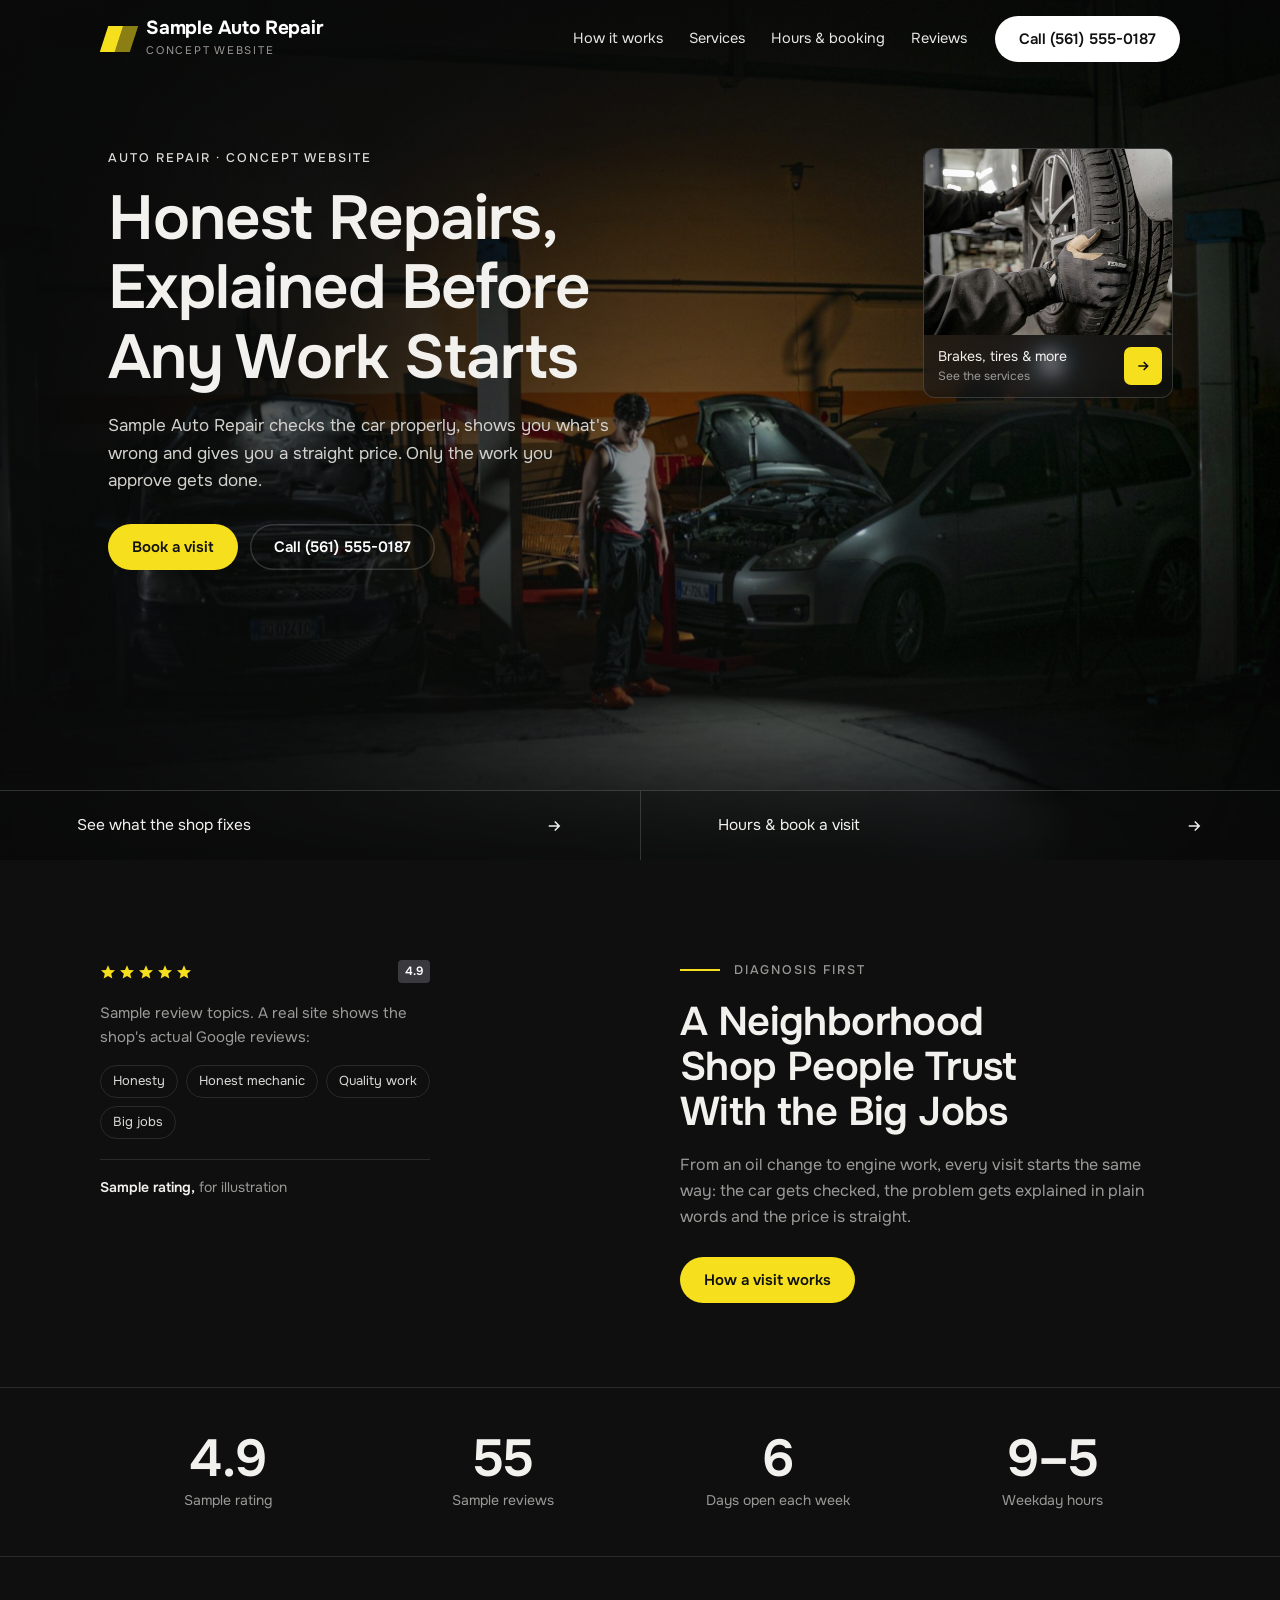
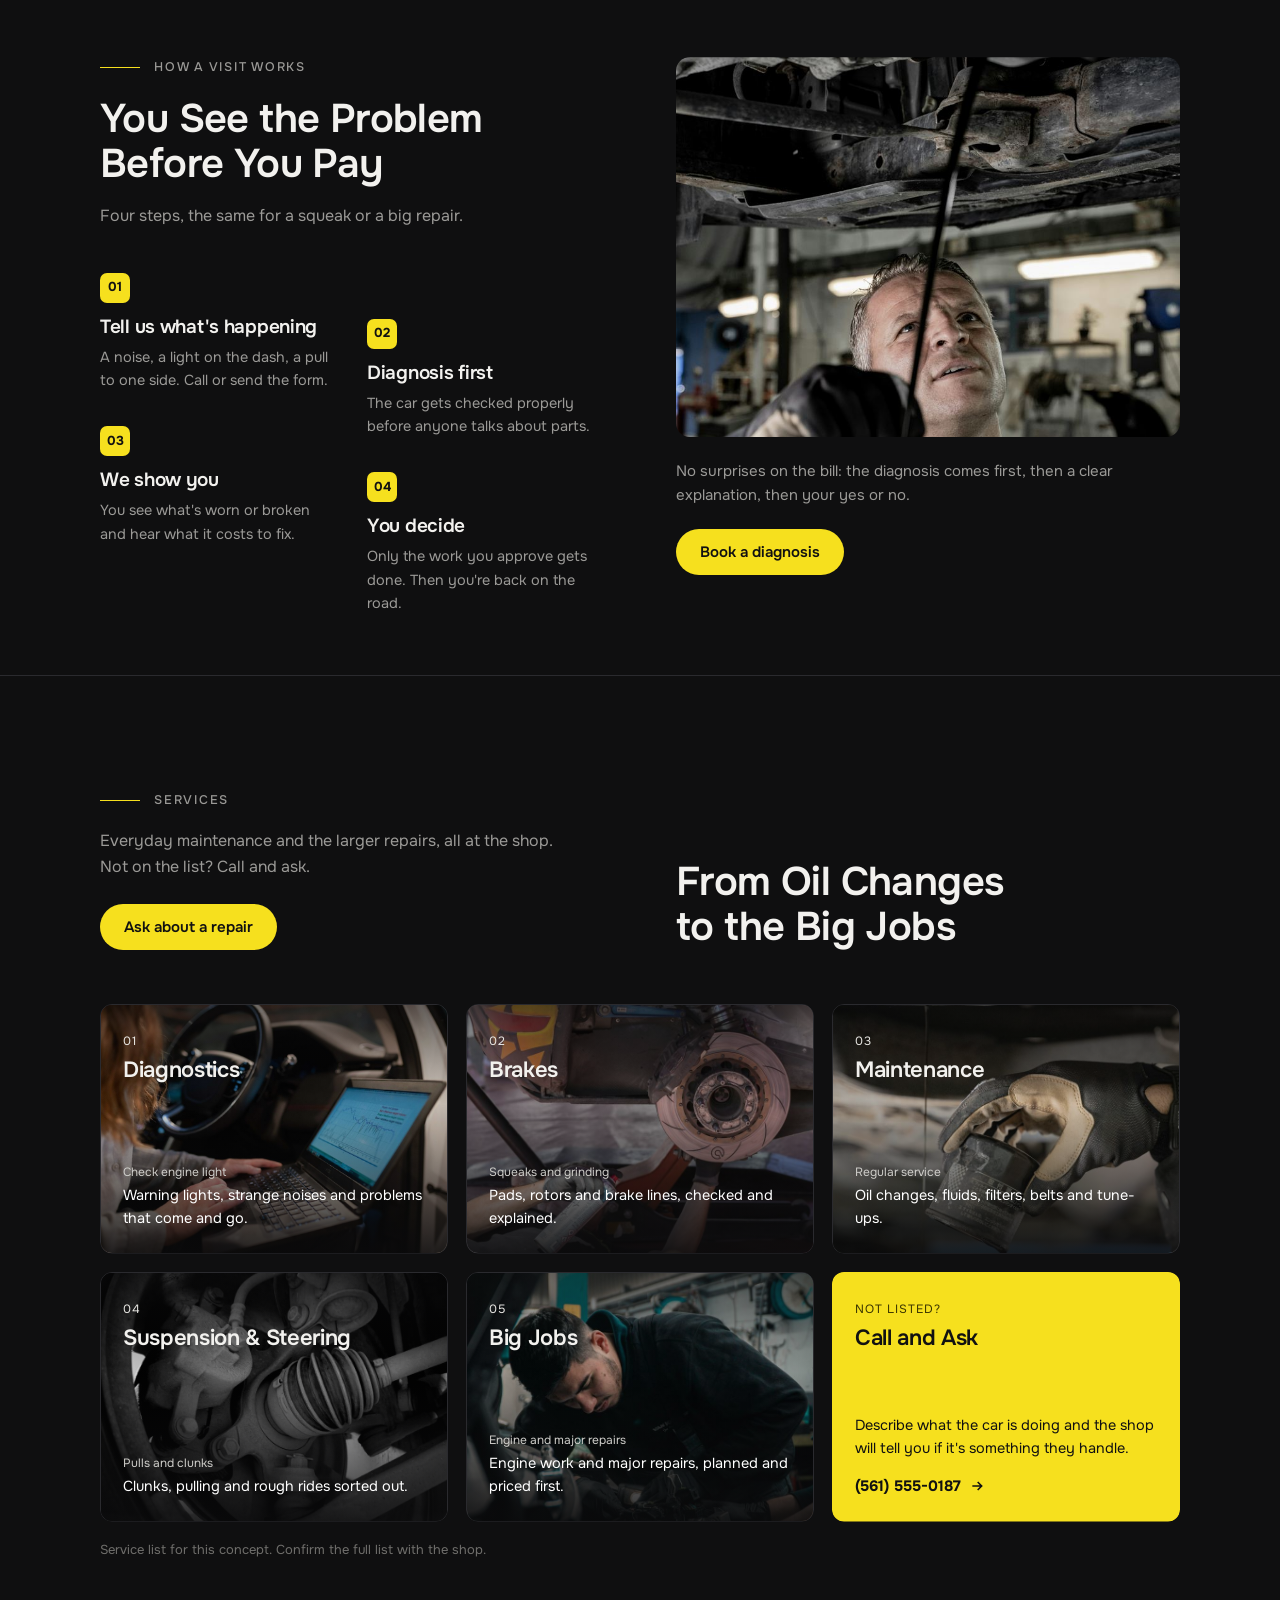
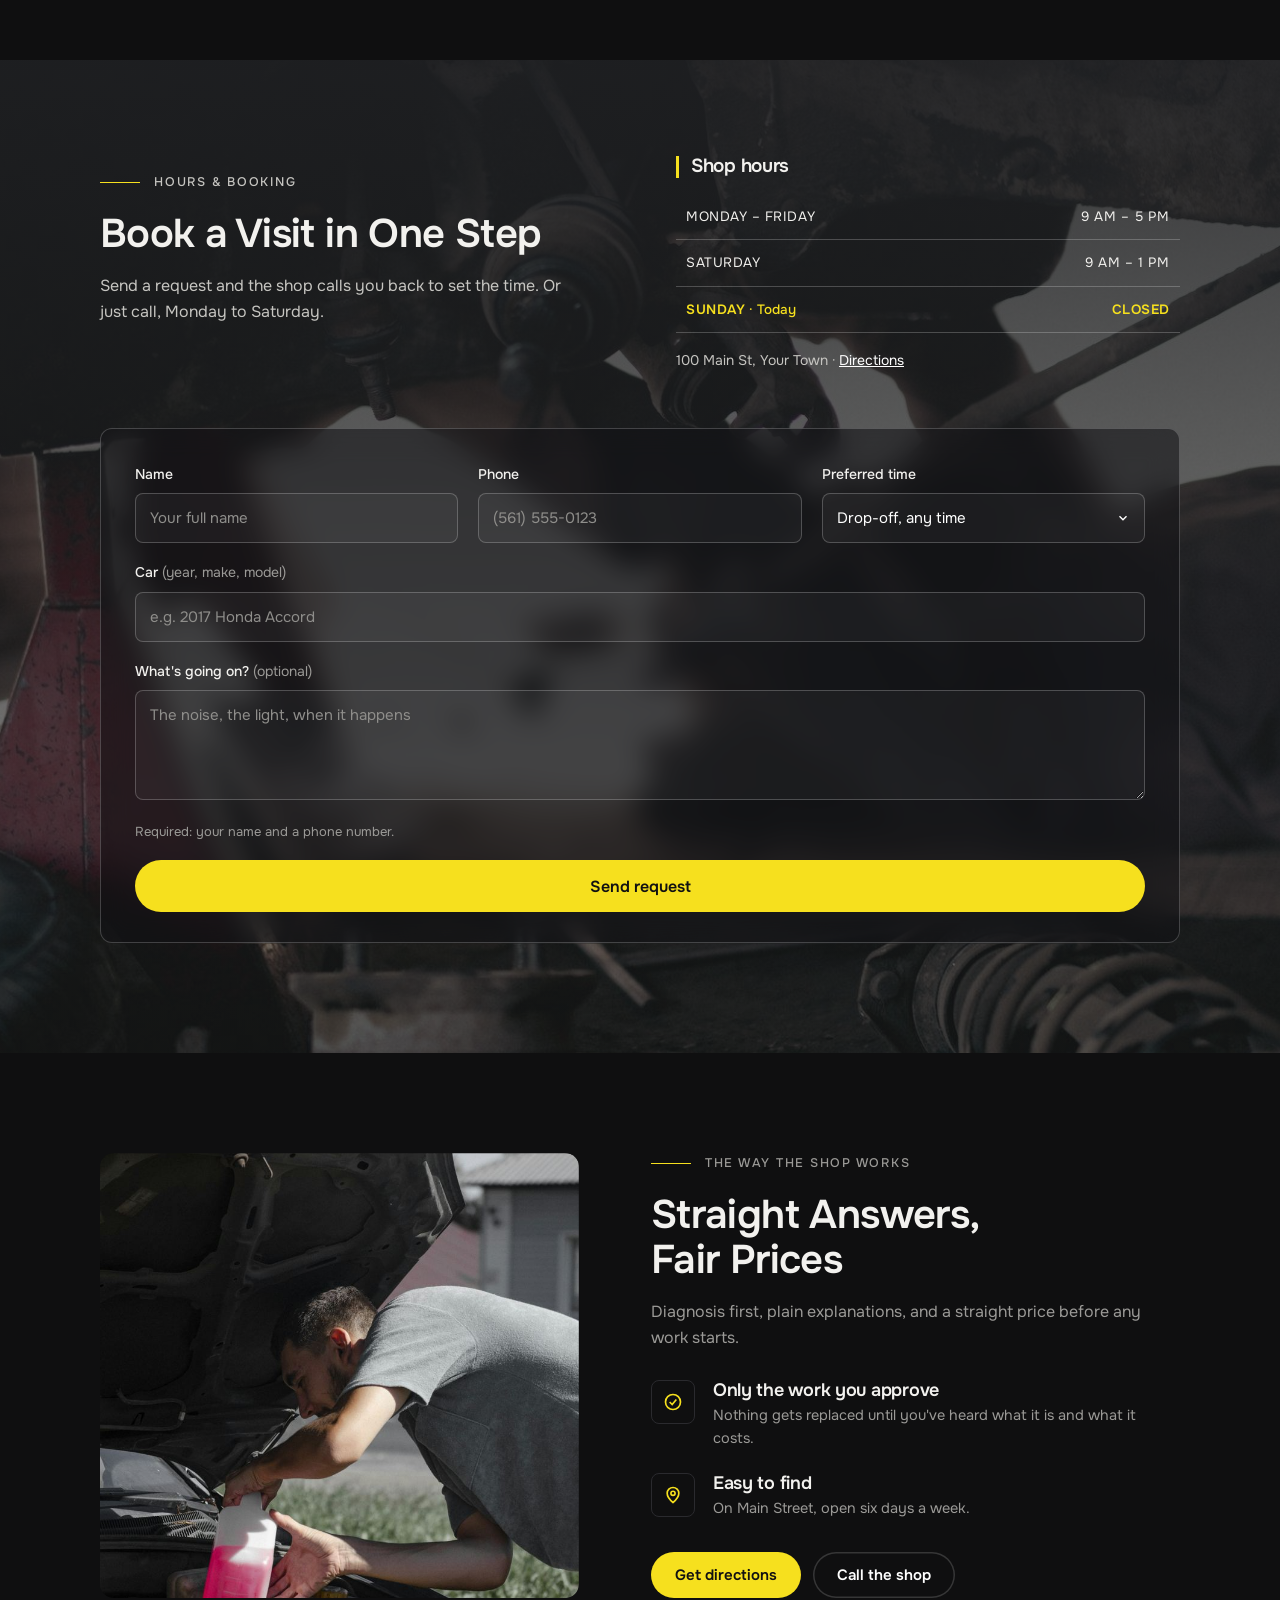
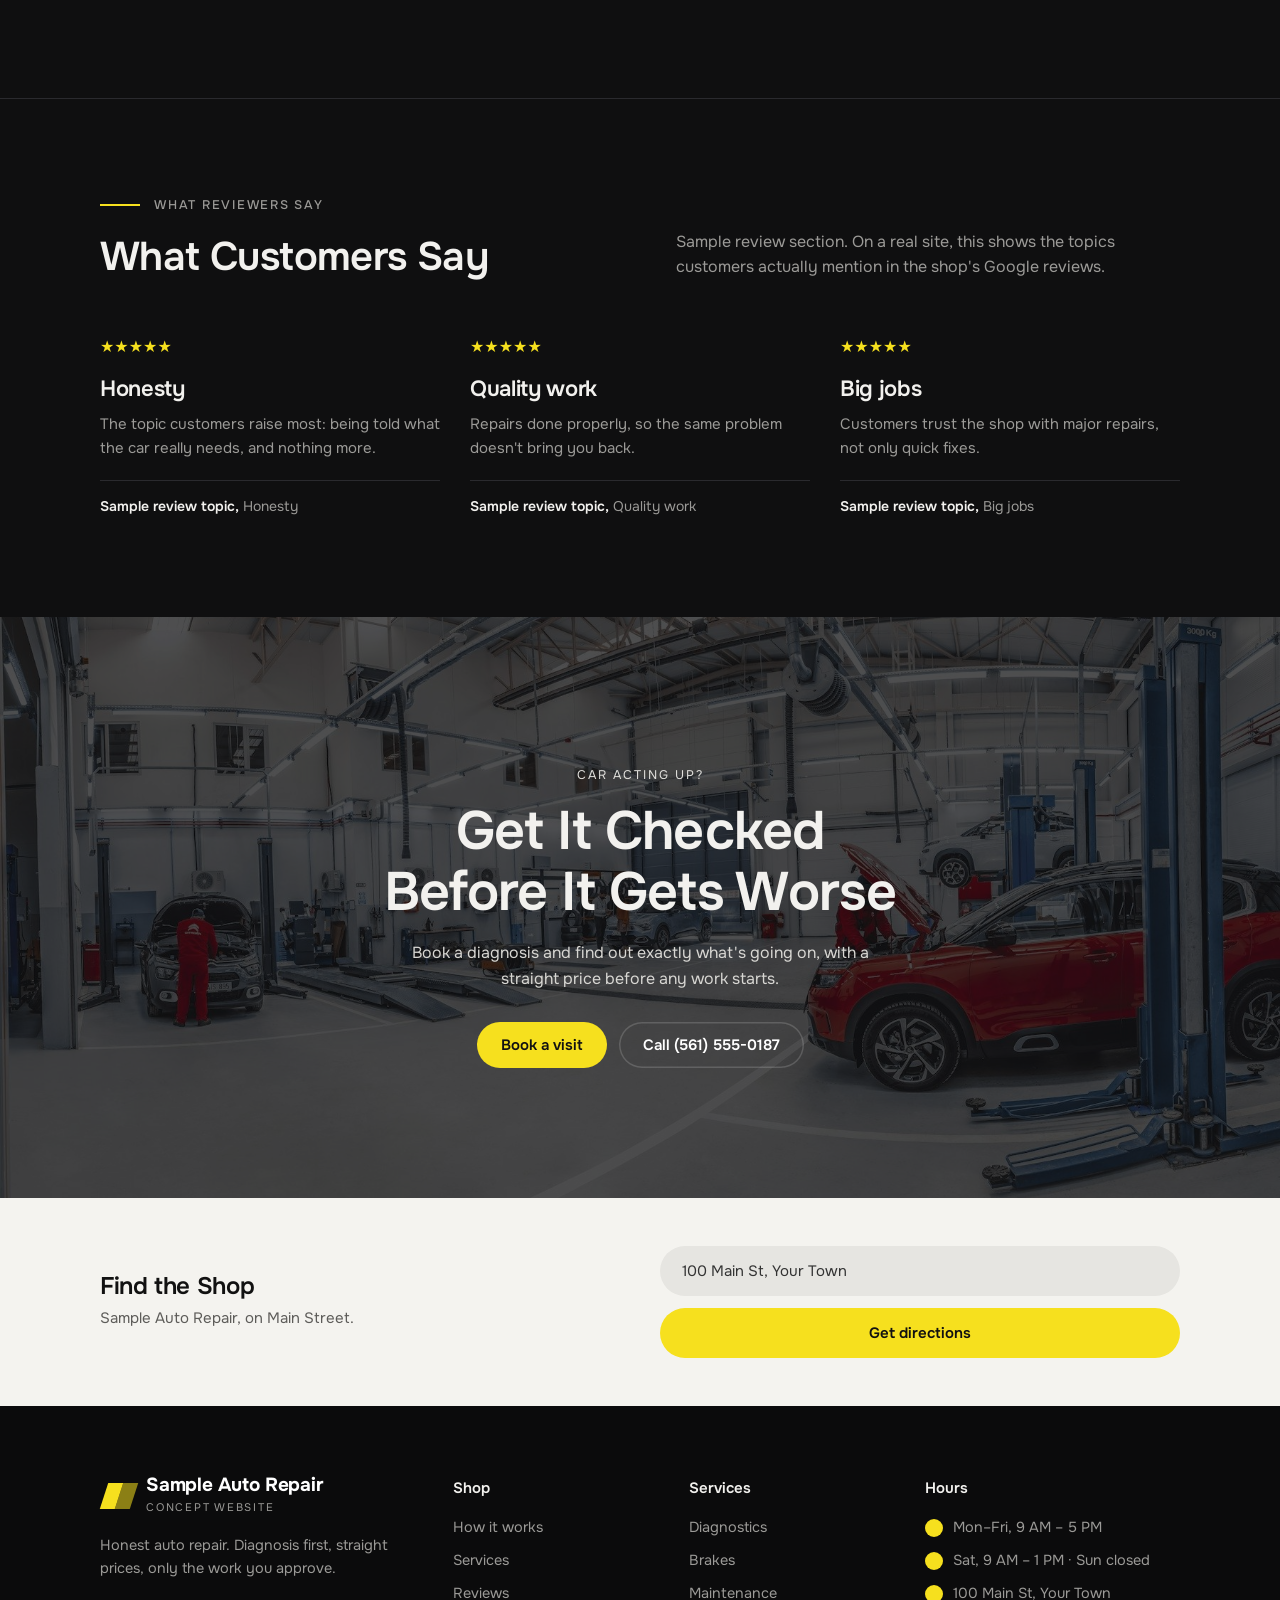
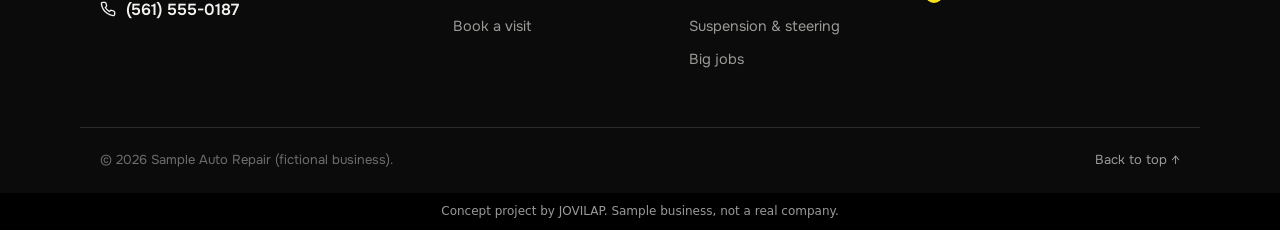
==== samples/auto/index.html @ 9e79c1bb "JOVILAP website with three sample sites Co-Authored-By: Claude Opus 5.5 <noreply@anthropic.com> Clau" ====
<!doctype html>
<html lang="en">
<head>
<meta charset="utf-8">
<meta name="viewport" content="width=device-width, initial-scale=1">
<script>(function(){try{var d=document.documentElement;if(matchMedia&&!matchMedia('(prefers-reduced-motion: reduce)').matches&&'IntersectionObserver' in window){d.classList.add('anim');setTimeout(function(){if(!window.__rv)d.classList.remove('anim')},2500)}}catch(e){}})();</script>
<meta name="robots" content="noindex, nofollow">
<title>Sample Auto Repair | Concept Website</title>
<meta name="description" content="Sample Auto Repair (concept website). Diagnosis first, straight prices, only the work you approve.">
<link rel="preconnect" href="https://fonts.googleapis.com"><link rel="preconnect" href="https://fonts.gstatic.com" crossorigin>
<link href="https://fonts.googleapis.com/css2?family=Onest:wght@400;500;600;700;800&display=swap" rel="stylesheet">
<link rel="preload" as="image" href="img/hero-garage.jpg">
<style>
:root{--y:#F6E01E;--y-d:#E2CB06;--ink:#0F0F10;--ink2:#161618;--card:#1B1B1E;--line:#2A2A2E;--line2:rgba(255,255,255,.16);--txt:#F2F1EE;--mute:#9B9A97;--mute2:#6F6E6B;--paper:#F4F3EF;--wrap:1120px;--r:14px}
*{box-sizing:border-box;margin:0}
html{scroll-behavior:auto}
@media (prefers-reduced-motion:no-preference){html{scroll-behavior:smooth}}
body{font-family:'Onest',system-ui,-apple-system,'Segoe UI',sans-serif;background:var(--ink);color:var(--txt);font-size:16px;line-height:1.6;overflow-x:clip}
img{max-width:100%;display:block}a{color:inherit}
h1,h2,h3{line-height:1.12;text-wrap:balance;font-weight:600;letter-spacing:-.015em}
.wrap{max-width:var(--wrap);margin:0 auto;padding-left:max(20px,env(safe-area-inset-left,0px));padding-right:max(20px,env(safe-area-inset-right,0px))}
[id]{scroll-margin-top:calc(var(--hh,76px) + 14px)}
[hidden]{display:none!important}
:focus-visible{outline:2.5px solid var(--y);outline-offset:3px}
.skip{position:absolute;left:-999px;top:8px;background:var(--y);color:#111;padding:10px 16px;border-radius:999px;z-index:100;font-weight:700}.skip:focus{left:12px}
.eyebrow{display:flex;align-items:center;gap:14px;font-size:12.5px;letter-spacing:.14em;text-transform:uppercase;color:var(--mute);font-weight:500}
.eyebrow::before{content:"";width:40px;height:1.5px;background:var(--y);flex:none}
.pill{display:inline-flex;align-items:center;gap:10px;min-height:46px;padding:0 24px;border-radius:999px;background:var(--y);color:#111;font-weight:600;font-size:15px;text-decoration:none;border:0;cursor:pointer;font-family:inherit;transition:background .2s,transform .2s}
.pill:hover{background:var(--y-d);transform:translateY(-1px)}
.pill.white{background:#fff}.pill.white:hover{background:#E9E9E6}
.pill.line{background:transparent;color:#fff;box-shadow:inset 0 0 0 1.5px var(--line2)}.pill.line:hover{background:rgba(255,255,255,.08)}
.muted{color:var(--mute)}

/* header */
header.top{position:sticky;top:0;z-index:50;transition:background .3s,box-shadow .3s,backdrop-filter .3s}
header.top.is-stuck{background:rgba(15,15,16,.9);backdrop-filter:blur(12px);-webkit-backdrop-filter:blur(12px);box-shadow:0 1px 0 var(--line)}
header.top .wrap{display:flex;align-items:center;gap:28px;min-height:78px}
.brand{display:flex;align-items:center;gap:12px;text-decoration:none;color:#fff;margin-right:auto}
.brand .mk{width:34px;height:26px;flex:none;position:relative}
.brand .mk i{position:absolute;top:0;width:15px;height:26px;background:var(--y);transform:skewX(-18deg)}.brand .mk i:first-child{left:4px}.brand .mk i:last-child{left:19px;opacity:.55}
.brand b{display:block;font-size:19px;font-weight:700;letter-spacing:-.01em;line-height:1}
.brand small{display:block;font-size:11px;letter-spacing:.16em;text-transform:uppercase;color:var(--mute);margin-top:4px}
nav.main{display:flex;gap:26px}
nav.main a{text-decoration:none;font-size:14.5px;color:#E8E7E3;padding:6px 0;position:relative}
nav.main a::after{content:"";position:absolute;left:0;right:0;bottom:0;height:2px;background:var(--y);transform:scaleX(0);transform-origin:left;transition:transform .3s}
nav.main a:hover::after,nav.main a[aria-current]::after{transform:scaleX(1)}
nav.main a[aria-current]{color:#fff}
.menubtn{display:none;align-items:center;gap:8px;height:44px;padding:0 16px;border-radius:999px;border:1.5px solid var(--line2);background:rgba(0,0,0,.25);color:#fff;font:600 14px 'Onest',sans-serif;cursor:pointer}
.menubtn .bars{width:16px;height:10px;position:relative}.menubtn .bars::before,.menubtn .bars::after{content:"";position:absolute;left:0;right:0;height:2px;background:currentColor;transition:transform .25s,top .25s}
.menubtn .bars::before{top:0}.menubtn .bars::after{top:8px}
.menubtn.is-open .bars::before{top:4px;transform:rotate(45deg)}.menubtn.is-open .bars::after{top:4px;transform:rotate(-45deg)}
#menu{position:absolute;left:0;right:0;top:100%;background:var(--ink2);border-top:1px solid var(--line);padding:10px max(20px,env(safe-area-inset-left,0px)) 22px;box-shadow:0 20px 40px rgba(0,0,0,.4)}
#menu a{display:block;padding:14px 0;border-bottom:1px solid var(--line);text-decoration:none;font-size:17px}
#menu .pill{margin-top:16px;width:100%;justify-content:center;border-bottom:0}

/* hero */
.hero{position:relative;margin-top:calc(-1 * var(--hh,78px));min-height:min(100svh,860px);display:flex;flex-direction:column;overflow:hidden;background:#0b0b0c}
.hero .bg{position:absolute;inset:0}
.hero .bg img{width:100%;height:100%;object-fit:cover;object-position:50% 45%}
.hero .bg::after{content:"";position:absolute;inset:0;background:linear-gradient(90deg,rgba(10,10,11,.86) 0%,rgba(10,10,11,.5) 46%,rgba(10,10,11,.15) 75%),linear-gradient(0deg,rgba(10,10,11,.85) 0%,rgba(10,10,11,0) 38%),linear-gradient(180deg,rgba(10,10,11,.55) 0%,rgba(10,10,11,0) 22%)}
.hero .inner{position:relative;flex:1;display:grid;grid-template-columns:1.5fr 1fr;gap:40px;align-items:start;padding-top:calc(var(--hh,78px) + 70px);padding-bottom:60px}
.hero .k{font-size:12.5px;letter-spacing:.16em;text-transform:uppercase;color:#DDDCD8;font-weight:500}
.hero h1{font-size:clamp(38px,5vw,62px);margin-top:16px;max-width:15ch}
.hero .lead{color:#D2D1CD;max-width:46ch;margin-top:20px;font-size:17px}
.hero .acts{display:flex;flex-wrap:wrap;gap:12px;margin-top:30px}
.inset{justify-self:end;width:250px;border-radius:12px;overflow:hidden;background:rgba(20,20,22,.55);backdrop-filter:blur(8px);-webkit-backdrop-filter:blur(8px);border:1px solid var(--line2);text-decoration:none;display:block}
.inset .ph{aspect-ratio:4/3;overflow:hidden}.inset img{width:100%;height:100%;object-fit:cover;transition:transform .6s}
.inset:hover img{transform:scale(1.05)}
.inset .row{display:flex;align-items:center;justify-content:space-between;padding:10px 10px 10px 14px;font-size:14px}
.inset .row small{display:block;color:var(--mute);font-size:12px}
.inset .sq{width:38px;height:38px;border-radius:7px;background:var(--y);color:#111;display:grid;place-items:center;flex:none}
.hero .bar{position:relative;display:grid;grid-template-columns:1fr 1fr;border-top:1px solid var(--line2);background:rgba(12,12,13,.35);backdrop-filter:blur(6px);-webkit-backdrop-filter:blur(6px)}
.hero .bar a{display:flex;align-items:center;justify-content:space-between;gap:16px;padding:22px max(20px,6vw);text-decoration:none;font-size:15.5px;transition:background .25s}
.hero .bar a+a{border-left:1px solid var(--line2)}
.hero .bar a:hover{background:rgba(255,255,255,.06)}
.hero .bar a svg{transition:transform .25s}.hero .bar a:hover svg{transform:translateX(4px)}

/* reputation split */
.rep{padding-block:100px 84px}
.rep .grid{display:grid;grid-template-columns:1fr 1fr;gap:80px;align-items:start}
.rcard{max-width:330px}
.rcard .top{display:flex;justify-content:space-between;align-items:center}
.stars{display:flex;gap:3px;color:var(--y)}
.badge{font-size:12px;background:#3A3A3E;color:#fff;border-radius:4px;padding:2px 7px;font-weight:600}
.rcard p{color:var(--mute);font-size:15px;margin-top:18px}
.rcard .chips{display:flex;flex-wrap:wrap;gap:8px;margin-top:16px}
.rcard .chips span{font-size:13px;border:1px solid var(--line);border-radius:999px;padding:5px 12px;color:#DAD9D5}
.rcard .by{border-top:1px solid var(--line);margin-top:20px;padding-top:16px;font-size:14px}
.rcard .by b{font-weight:600}.rcard .by span{color:var(--mute)}
.rep h2{font-size:clamp(30px,3.4vw,40px);margin-top:20px}
.rep .copy{color:var(--mute);margin-top:18px;max-width:46ch}
.rep .pill{margin-top:28px}
.stats{border-block:1px solid var(--line)}
.stats .wrap{display:grid;grid-template-columns:repeat(4,1fr);gap:20px;padding-block:44px;text-align:center}
.stats b{display:block;font-size:clamp(36px,4.2vw,52px);font-weight:600;letter-spacing:-.02em;line-height:1.05}
.stats span{color:var(--mute);font-size:14px}

/* visit */
.visit{padding-block:100px}
.visit .grid{display:grid;grid-template-columns:1fr 1fr;gap:72px;align-items:stretch}
.visit h2{font-size:clamp(30px,3.4vw,40px);margin-top:20px}
.visit .copy{color:var(--mute);margin-top:16px;max-width:44ch}
.steps{display:grid;grid-template-columns:1fr 1fr;gap:34px 30px;margin-top:44px}
.steps li{list-style:none}
.steps{padding:0}
.steps .n{display:inline-flex;align-items:center;justify-content:center;width:30px;height:30px;border-radius:7px;background:var(--y);color:#111;font-weight:700;font-size:13px}
.steps h3{font-size:19px;margin-top:14px}
.steps p{color:var(--mute);font-size:14.5px;margin-top:8px}
.steps li:nth-child(even){transform:translateY(46px)}
.visit .right{display:flex;flex-direction:column;gap:22px}
.visit .tall{flex:1;min-height:380px;border-radius:var(--r);overflow:hidden;position:relative}
.visit .tall img{position:absolute;inset:0;width:100%;height:100%;object-fit:cover;object-position:50% 30%}
.visit .right p{color:var(--mute);font-size:15px;max-width:44ch}

/* services */
.services{padding-block:96px 100px;border-top:1px solid var(--line)}
.services .head{display:grid;grid-template-columns:1fr 1fr;gap:72px;align-items:end}
.services .head p{color:var(--mute);margin-top:18px;max-width:44ch}
.services .head .pill{margin-top:24px}
.services h2{font-size:clamp(30px,3.4vw,40px)}
.cards{display:grid;grid-template-columns:repeat(3,1fr);gap:18px;margin-top:54px}
.card{position:relative;border-radius:12px;overflow:hidden;min-height:250px;display:flex;flex-direction:column;justify-content:space-between;padding:22px;isolation:isolate;border:1px solid var(--line);text-decoration:none}
.card img{position:absolute;inset:0;width:100%;height:100%;object-fit:cover;z-index:-2;transition:transform .8s cubic-bezier(.2,.7,.2,1)}
.card::before{content:"";position:absolute;inset:0;z-index:-1;background:linear-gradient(180deg,rgba(10,10,11,.6) 0%,rgba(10,10,11,.15) 40%,rgba(10,10,11,.88) 100%)}
.card:hover img{transform:scale(1.06)}
.card .tag{font-size:12px;letter-spacing:.08em;text-transform:uppercase;color:#E9E8E4}
.card h3{font-size:22px;margin-top:6px}
.card .low small{display:block;font-size:12px;color:#CFCECA}
.card .low p{font-size:14.5px;color:#fff;margin-top:2px;max-width:30ch}
.card.ask{background:var(--y);color:#111;border-color:transparent}
.card.ask::before{display:none}
.card.ask .tag,.card.ask .low small{color:#3A3500}
.card.ask .low p{color:#111}
.card.ask .go{display:inline-flex;align-items:center;gap:8px;margin-top:14px;font-weight:700;font-size:15px}
.services .note{color:var(--mute2);font-size:13px;margin-top:18px}

/* booking */
.book{position:relative;overflow:hidden;padding-block:96px 110px;background:#202124}
.book .bg{position:absolute;inset:-8% 0;will-change:transform}
.book .bg img{width:100%;height:100%;object-fit:cover;object-position:50% 50%;filter:grayscale(.35)}
.book .bg::after{content:"";position:absolute;inset:0;background:linear-gradient(180deg,rgba(32,33,36,.92) 0%,rgba(32,33,36,.72) 40%,rgba(32,33,36,.5) 100%)}
.book .wrap{position:relative}
.book .top{display:grid;grid-template-columns:1fr 1fr;gap:72px;align-items:start}
.book h2{font-size:clamp(30px,3.4vw,40px);margin-top:20px}
.book .top p{color:#C6C5C1;margin-top:16px;max-width:42ch}
.hours h3{font-size:19px;border-left:3px solid var(--y);padding-left:12px}
.hours table{width:100%;border-collapse:collapse;margin-top:16px;font-size:13.5px;letter-spacing:.04em;text-transform:uppercase}
.hours td{padding:12px 10px;border-bottom:1px solid rgba(255,255,255,.22)}
.hours td+td{text-align:right}
.hours tr.today td{color:var(--y);font-weight:600}
.hours tr.today td:first-child::after{content:" · Today";text-transform:none;letter-spacing:0;font-weight:500}
.hours .addr{margin-top:16px;font-size:14px;color:#D6D5D1}
.hours .addr a{color:#fff}
.glass{margin-top:56px;border-radius:12px;background:rgba(18,18,20,.55);backdrop-filter:blur(14px);-webkit-backdrop-filter:blur(14px);border:1px solid rgba(255,255,255,.2);padding:34px 34px 30px}
.glass .fgrid{display:grid;grid-template-columns:repeat(3,1fr);gap:18px 20px}
.f label{display:block;font-size:14px;font-weight:500;margin-bottom:8px}
.f label em{font-style:normal;color:var(--mute);font-weight:400}
.f input,.f select,.f textarea{width:100%;font:inherit;font-size:15px;color:#fff;background:rgba(255,255,255,.04);border:1px solid rgba(255,255,255,.22);border-radius:8px;padding:12px 14px;min-height:48px;transition:border-color .2s,background .2s}
.f select{appearance:none;background-image:url("data:image/svg+xml,%3Csvg xmlns='http://www.w3.org/2000/svg' width='14' height='14' viewBox='0 0 24 24' fill='none' stroke='%23ffffff' stroke-width='2.4'%3E%3Cpath d='M6 9l6 6 6-6'/%3E%3C/svg%3E");background-repeat:no-repeat;background-position:right 14px center;padding-right:38px}
.f select option{color:#111}
.f input::placeholder,.f textarea::placeholder{color:#8F8E8B}
.f input:focus,.f select:focus,.f textarea:focus{outline:none;border-color:var(--y);background:rgba(255,255,255,.07)}
.f.full{grid-column:1/-1}.f.two{grid-column:span 2}
.f textarea{min-height:110px;resize:vertical}
.req{font-size:13px;color:var(--mute);margin-top:14px}
.err{margin-top:12px;color:#FFB4A8;font-size:14.5px;font-weight:500}
.glass button[type=submit]{width:100%;justify-content:center;margin-top:18px;min-height:52px;font-size:16px}
.glass button[disabled]{opacity:.75;cursor:progress}
.ok{margin-top:16px;background:rgba(246,224,30,.12);border:1px solid rgba(246,224,30,.5);border-radius:10px;padding:16px 18px;font-size:15px}
.ok:focus{outline:none}

/* shop / quality */
.shop{padding-block:100px}
.shop .grid{display:grid;grid-template-columns:.95fr 1.05fr;gap:72px;align-items:stretch}
.shop .ph{border-radius:var(--r);overflow:hidden;min-height:420px;position:relative}
.shop .ph img{position:absolute;inset:0;width:100%;height:100%;object-fit:cover;object-position:60% 40%}
.shop .txt{display:flex;flex-direction:column;justify-content:center}
.shop h2{font-size:clamp(30px,3.4vw,40px);margin-top:20px}
.shop .copy{color:var(--mute);margin-top:16px;max-width:46ch}
.pts{display:grid;gap:22px;margin-top:30px;padding:0}
.pts li{list-style:none;display:flex;gap:18px}
.pts .ic{width:44px;height:44px;border-radius:8px;border:1px solid var(--line);display:grid;place-items:center;color:var(--y);flex:none}
.pts h3{font-size:18px}.pts p{color:var(--mute);font-size:14.5px;margin-top:4px}
.shop .acts{display:flex;flex-wrap:wrap;gap:12px;margin-top:32px}

/* reviews */
.reviews{padding-block:96px 100px;border-top:1px solid var(--line)}
.reviews .head{display:grid;grid-template-columns:1fr 1fr;gap:72px;align-items:end}
.reviews h2{font-size:clamp(30px,3.4vw,40px);margin-top:20px}
.reviews .head p{color:var(--mute);max-width:46ch}
.rgrid{display:grid;grid-template-columns:repeat(3,1fr);gap:30px;margin-top:54px}
.rgrid article{display:flex;flex-direction:column}
.rgrid h3{font-size:22px;margin-top:18px}
.rgrid p{color:var(--mute);font-size:15px;margin-top:10px;flex:1}
.rgrid .by{border-top:1px solid var(--line);margin-top:20px;padding-top:14px;font-size:14px}
.rgrid .by b{font-weight:600}.rgrid .by span{color:var(--mute)}
.reviews .more{margin-top:40px;display:flex;flex-wrap:wrap;gap:12px;align-items:center}

/* cta */
.cta{position:relative;overflow:hidden;padding-block:130px;text-align:center}
.cta .bg{position:absolute;inset:0}
.cta .bg img{width:100%;height:100%;object-fit:cover;object-position:50% 60%}
.cta .bg::after{content:"";position:absolute;inset:0;background:rgba(12,12,13,.72)}
.cta .wrap{position:relative}
.cta .k{font-size:12.5px;letter-spacing:.16em;text-transform:uppercase;color:#E2E1DD}
.cta h2{font-size:clamp(34px,4.4vw,54px);margin:16px auto 0;max-width:16ch}
.cta p{color:#D8D7D3;max-width:44ch;margin:18px auto 0}
.cta .acts{display:flex;flex-wrap:wrap;justify-content:center;gap:12px;margin-top:30px}

/* find us band */
.find{background:var(--paper);color:#111}
.find .wrap{display:grid;grid-template-columns:1fr 1fr;gap:40px;align-items:center;padding-block:48px}
.find h2{font-size:24px}
.find p{color:#5D5C59;font-size:15px;margin-top:6px}
.find .acts{display:grid;gap:12px}
.find .addrbox{background:#E6E5E1;border-radius:999px;min-height:50px;display:flex;align-items:center;padding:0 22px;font-size:15px;color:#333}
.find .pill{justify-content:center;min-height:50px}

/* footer */
footer{background:#0B0B0C;padding-block:70px 0}
footer .grid{display:grid;grid-template-columns:1.6fr 1fr 1fr 1.3fr;gap:40px}
footer p.info{color:var(--mute);font-size:14.5px;margin-top:18px;max-width:34ch}
footer .tel{display:flex;align-items:center;gap:10px;margin-top:16px;text-decoration:none;font-weight:600}
footer h4{font-size:15px;font-weight:600;margin-bottom:16px}
footer ul{list-style:none;padding:0;display:grid;gap:10px}
footer ul a,footer ul li{color:var(--mute);font-size:14.5px;text-decoration:none}
footer ul a:hover{color:#fff}
footer .ico li{display:flex;gap:10px;align-items:flex-start}
footer .ico i{width:18px;height:18px;border-radius:50%;background:var(--y);flex:none;margin-top:3px;display:grid;place-items:center;color:#111}
footer .bot{display:flex;flex-wrap:wrap;justify-content:space-between;gap:12px;border-top:1px solid var(--line);margin-top:56px;padding-block:22px;font-size:13px;color:var(--mute2)}
footer .bot a{color:var(--mute);text-decoration:none}
.concept-note{background:#000;color:#9a9a9a;font:12px/1.4 system-ui,sans-serif;text-align:center;padding:10px 16px}
.mbar{display:none}

/* motion */
@media (prefers-reduced-motion:no-preference){
 .anim .hero .bg img{animation:heroIn 2.6s cubic-bezier(.2,.7,.2,1) both,heroDrift 26s ease-in-out 2.6s infinite alternate}
 .anim .hero .k,.anim .hero h1,.anim .hero .lead,.anim .hero .acts{animation:up .9s cubic-bezier(.2,.7,.2,1) both}
 .anim .hero .k{animation-delay:.25s}.anim .hero h1{animation-delay:.38s}.anim .hero .lead{animation-delay:.52s}.anim .hero .acts{animation-delay:.64s}
 .anim .inset{animation:slideIn 1s cubic-bezier(.2,.7,.2,1) .8s both}
 .anim .hero .bar{animation:barIn .9s cubic-bezier(.2,.7,.2,1) .95s both}
 .anim [data-rv]{opacity:0;transform:translateY(22px);transition:opacity .8s cubic-bezier(.2,.7,.2,1) var(--d,0s),transform .8s cubic-bezier(.2,.7,.2,1) var(--d,0s)}
 .anim [data-rv].in{opacity:1;transform:none}
 .anim .steps li:nth-child(even)[data-rv].in{transform:translateY(46px)}
 .anim [data-rv="wipe"]{opacity:1;transform:none;clip-path:inset(100% 0 0 0 round 12px);transition:clip-path 1.1s cubic-bezier(.7,0,.2,1) var(--d,0s)}
 .anim [data-rv="wipe"].in{clip-path:inset(0 0 0 0 round 12px)}
 .anim [data-rv="wipe"] img{transform:scale(1.18);transition:transform 1.6s cubic-bezier(.2,.7,.2,1) var(--d,0s)}
 .anim [data-rv="wipe"].in img{transform:scale(1)}
 .anim [data-rv="wipe"].in:hover img{transform:scale(1.06);transition-duration:.8s;transition-delay:0s}
 @keyframes heroIn{from{transform:scale(1.14);filter:brightness(.4)}to{transform:scale(1.02);filter:none}}
 @keyframes heroDrift{from{transform:scale(1.02) translateX(0)}to{transform:scale(1.06) translateX(-1.5%)}}
 @keyframes up{from{opacity:0;transform:translateY(26px)}to{opacity:1;transform:none}}
 @keyframes slideIn{from{opacity:0;transform:translateX(40px)}to{opacity:1;transform:none}}
 @keyframes barIn{from{opacity:0;transform:translateY(100%)}to{opacity:1;transform:none}}
}

/* responsive */
@media (max-width:1020px){
 nav.main{display:none}.menubtn{display:inline-flex}
 header.top .wrap{gap:12px}
 .hero .inner{grid-template-columns:1fr}
 .inset{justify-self:start}
 .rep .grid,.visit .grid,.services .head,.book .top,.shop .grid,.reviews .head{grid-template-columns:1fr;gap:40px}
 .rep .grid{gap:48px}
 .visit .tall{min-height:420px}
 .cards{grid-template-columns:1fr 1fr}
 .glass .fgrid{grid-template-columns:1fr 1fr}.f.two{grid-column:1/-1}
 .rgrid{grid-template-columns:1fr;gap:34px}
 footer .grid{grid-template-columns:1fr 1fr}
 .find .wrap{grid-template-columns:1fr}
}
@media (max-width:640px){
 .brand small{display:none}.brand b{font-size:17px}
 header.top .callp{display:none}
 .hero{min-height:auto}
 .hero .inner{padding-top:calc(var(--hh,78px) + 44px);padding-bottom:40px;gap:30px}
 .hero h1{font-size:36px}
 .hero .lead{font-size:16px}
 .inset{width:100%;display:grid;grid-template-columns:120px 1fr}
 .inset .ph{aspect-ratio:auto;height:100%}
 .hero .bar a{padding:18px 16px;font-size:14.5px}
 .rep,.visit,.services,.shop,.reviews{padding-block:72px}
 .stats .wrap{grid-template-columns:1fr 1fr;row-gap:30px;padding-block:36px}
 .steps{grid-template-columns:1fr;gap:28px;margin-top:34px}
 .steps li:nth-child(even),.anim .steps li:nth-child(even)[data-rv].in{transform:none}
 .cards{grid-template-columns:1fr}
 .card{min-height:220px}
 .book{padding-block:72px 80px}
 .glass{padding:22px 18px;margin-top:40px}
 .glass .fgrid{grid-template-columns:1fr}
 .shop .ph{min-height:320px}
 .cta{padding-block:90px}
 footer .grid{grid-template-columns:1fr}
 footer{padding-bottom:70px}
 .mbar{display:grid;grid-template-columns:1fr 1.3fr;gap:8px;position:fixed;left:0;right:0;bottom:0;z-index:60;padding:10px max(12px,env(safe-area-inset-left,0px)) calc(10px + env(safe-area-inset-bottom,0px));background:rgba(15,15,16,.94);backdrop-filter:blur(10px);-webkit-backdrop-filter:blur(10px);border-top:1px solid var(--line);transition:transform .3s}
 .mbar a{display:flex;align-items:center;justify-content:center;gap:8px;min-height:46px;border-radius:999px;font-weight:600;font-size:15px;text-decoration:none}
 .mbar .c{box-shadow:inset 0 0 0 1.5px var(--line2);color:#fff}.mbar .e{background:var(--y);color:#111}
 .mbar.hide{transform:translateY(110%)}
}
</style>
</head>
<body>
<a class="skip" href="#main">Skip to content</a>
<header class="top" data-header>
 <div class="wrap">
  <a class="brand" href="#top" aria-label="Sample Auto Repair, back to top"><span class="mk" aria-hidden="true"><i></i><i></i></span><span><b>Sample Auto Repair</b><small>Concept website</small></span></a>
  <nav class="main" aria-label="Main" data-nav><a href="#visit">How it works</a><a href="#services">Services</a><a href="#book">Hours &amp; booking</a><a href="#reviews">Reviews</a></nav>
  <a class="pill white callp" href="tel:+15615550187">Call (561) 555-0187</a>
  <button class="menubtn" type="button" data-menu-toggle aria-expanded="false" aria-controls="menu"><span class="bars" aria-hidden="true"></span><span class="mlbl">Menu</span></button>
  <nav id="menu" aria-label="Mobile" data-nav hidden><a href="#visit">How it works</a><a href="#services">Services</a><a href="#book">Hours &amp; booking</a><a href="#reviews">Reviews</a><a class="pill" href="tel:+15615550187">Call (561) 555-0187</a></nav>
 </div>
</header>

<main id="main">
<section class="hero" id="top" aria-labelledby="h1">
 <div class="bg"><img src="img/hero-garage.jpg" alt="Mechanic standing between two cars with their hoods up in a dim repair shop" fetchpriority="high"></div>
 <div class="wrap inner">
  <div>
   <p class="k">Auto repair · Concept website</p>
   <h1 id="h1">Honest Repairs, Explained Before Any Work Starts</h1>
   <p class="lead">Sample Auto Repair checks the car properly, shows you what's wrong and gives you a straight price. Only the work you approve gets done.</p>
   <div class="acts"><a class="pill" href="#book">Book a visit</a><a class="pill line" href="tel:+15615550187">Call (561) 555-0187</a></div>
  </div>
  <a class="inset" href="#services"><div class="ph"><img src="img/tire-check.jpg" alt="Gloved hands checking a tire on a car in a shop"></div><div class="row"><span>Brakes, tires &amp; more<small>See the services</small></span><span class="sq" aria-hidden="true"><svg width="16" height="16" viewBox="0 0 24 24" fill="none" stroke="currentColor" stroke-width="2.4"><path d="M5 12h14M13 6l6 6-6 6"/></svg></span></div></a>
 </div>
 <div class="bar"><a href="#services"><span>See what the shop fixes</span><svg width="18" height="18" viewBox="0 0 24 24" fill="none" stroke="currentColor" stroke-width="2" aria-hidden="true"><path d="M5 12h14M13 6l6 6-6 6"/></svg></a><a href="#book"><span>Hours &amp; book a visit</span><svg width="18" height="18" viewBox="0 0 24 24" fill="none" stroke="currentColor" stroke-width="2" aria-hidden="true"><path d="M5 12h14M13 6l6 6-6 6"/></svg></a></div>
</section>

<section class="rep" aria-labelledby="rep-h">
 <div class="wrap grid">
  <div class="rcard" data-rv>
   <div class="top"><span class="stars" aria-label="4.9 out of 5 stars"><svg width="16" height="16" viewBox="0 0 24 24" fill="currentColor" aria-hidden="true"><path d="M12 2l3 6.9 7.5.6-5.7 5 1.7 7.4L12 18l-6.5 3.9 1.7-7.4-5.7-5 7.5-.6z"/></svg><svg width="16" height="16" viewBox="0 0 24 24" fill="currentColor" aria-hidden="true"><path d="M12 2l3 6.9 7.5.6-5.7 5 1.7 7.4L12 18l-6.5 3.9 1.7-7.4-5.7-5 7.5-.6z"/></svg><svg width="16" height="16" viewBox="0 0 24 24" fill="currentColor" aria-hidden="true"><path d="M12 2l3 6.9 7.5.6-5.7 5 1.7 7.4L12 18l-6.5 3.9 1.7-7.4-5.7-5 7.5-.6z"/></svg><svg width="16" height="16" viewBox="0 0 24 24" fill="currentColor" aria-hidden="true"><path d="M12 2l3 6.9 7.5.6-5.7 5 1.7 7.4L12 18l-6.5 3.9 1.7-7.4-5.7-5 7.5-.6z"/></svg><svg width="16" height="16" viewBox="0 0 24 24" fill="currentColor" aria-hidden="true"><path d="M12 2l3 6.9 7.5.6-5.7 5 1.7 7.4L12 18l-6.5 3.9 1.7-7.4-5.7-5 7.5-.6z"/></svg></span><span class="badge">4.9</span></div>
   <p>Sample review topics. A real site shows the shop's actual Google reviews:</p>
   <div class="chips"><span>Honesty</span><span>Honest mechanic</span><span>Quality work</span><span>Big jobs</span></div>
   <div class="by"><b>Sample rating,</b> <span>for illustration</span></div>
  </div>
  <div data-rv>
   <p class="eyebrow">Diagnosis first</p>
   <h2 id="rep-h">A Neighborhood Shop People Trust With the Big Jobs</h2>
   <p class="copy">From an oil change to engine work, every visit starts the same way: the car gets checked, the problem gets explained in plain words and the price is straight.</p>
   <a class="pill" href="#visit">How a visit works</a>
  </div>
 </div>
</section>

<div class="stats" aria-label="Shop at a glance">
 <div class="wrap">
  <div data-rv><b>4.9</b><span>Sample rating</span></div>
  <div data-rv><b>55</b><span>Sample reviews</span></div>
  <div data-rv><b>6</b><span>Days open each week</span></div>
  <div data-rv><b>9–5</b><span>Weekday hours</span></div>
 </div>
</div>

<section class="visit" id="visit" aria-labelledby="visit-h">
 <div class="wrap grid">
  <div>
   <p class="eyebrow" data-rv>How a visit works</p>
   <h2 id="visit-h" data-rv>You See the Problem Before You Pay</h2>
   <p class="copy" data-rv>Four steps, the same for a squeak or a big repair.</p>
   <ol class="steps">
    <li data-rv><span class="n">01</span><h3>Tell us what's happening</h3><p>A noise, a light on the dash, a pull to one side. Call or send the form.</p></li>
    <li data-rv><span class="n">02</span><h3>Diagnosis first</h3><p>The car gets checked properly before anyone talks about parts.</p></li>
    <li data-rv><span class="n">03</span><h3>We show you</h3><p>You see what's worn or broken and hear what it costs to fix.</p></li>
    <li data-rv><span class="n">04</span><h3>You decide</h3><p>Only the work you approve gets done. Then you're back on the road.</p></li>
   </ol>
  </div>
  <div class="right">
   <div class="tall" data-rv="wipe"><img src="img/under-car.jpg" alt="Mechanic inspecting the underside of a car on a lift" loading="lazy"></div>
   <p data-rv>No surprises on the bill: the diagnosis comes first, then a clear explanation, then your yes or no.</p>
   <div data-rv><a class="pill" href="#book">Book a diagnosis</a></div>
  </div>
 </div>
</section>

<section class="services" id="services" aria-labelledby="svc-h">
 <div class="wrap">
  <div class="head">
   <div data-rv><p class="eyebrow">Services</p><p>Everyday maintenance and the larger repairs, all at the shop. Not on the list? Call and ask.</p><a class="pill" href="tel:+15615550187">Ask about a repair</a></div>
   <h2 id="svc-h" data-rv>From Oil Changes to the Big Jobs</h2>
  </div>
  <div class="cards">
   <article class="card" data-rv="wipe"><img src="img/svc-diagnostics.jpg" alt="Technician running a diagnostic scan on a laptop inside a car" loading="lazy"><div><span class="tag">01</span><h3>Diagnostics</h3></div><div class="low"><small>Check engine light</small><p>Warning lights, strange noises and problems that come and go.</p></div></article>
   <article class="card" data-rv="wipe"><img src="img/svc-brakes.jpg" alt="Mechanic cleaning a brake rotor on a lifted car" loading="lazy" style="object-position:50% 35%"><div><span class="tag">02</span><h3>Brakes</h3></div><div class="low"><small>Squeaks and grinding</small><p>Pads, rotors and brake lines, checked and explained.</p></div></article>
   <article class="card" data-rv="wipe"><img src="img/svc-oil.jpg" alt="Fresh oil being poured during an oil change" loading="lazy" style="object-position:50% 40%"><div><span class="tag">03</span><h3>Maintenance</h3></div><div class="low"><small>Regular service</small><p>Oil changes, fluids, filters, belts and tune-ups.</p></div></article>
   <article class="card" data-rv="wipe"><img src="img/svc-suspension.jpg" alt="Close-up of a car's suspension and axle behind the wheel" loading="lazy" style="object-position:50% 40%"><div><span class="tag">04</span><h3>Suspension &amp; Steering</h3></div><div class="low"><small>Pulls and clunks</small><p>Clunks, pulling and rough rides sorted out.</p></div></article>
   <article class="card" data-rv="wipe"><img src="img/svc-engine.jpg" alt="Mechanic leaning into an engine bay" loading="lazy" style="object-position:50% 30%"><div><span class="tag">05</span><h3>Big Jobs</h3></div><div class="low"><small>Engine and major repairs</small><p>Engine work and major repairs, planned and priced first.</p></div></article>
   <a class="card ask" href="tel:+15615550187" data-rv="wipe"><div><span class="tag">Not listed?</span><h3>Call and Ask</h3></div><div class="low"><p>Describe what the car is doing and the shop will tell you if it's something they handle.</p><span class="go">(561) 555-0187 <svg width="16" height="16" viewBox="0 0 24 24" fill="none" stroke="currentColor" stroke-width="2.4" aria-hidden="true"><path d="M5 12h14M13 6l6 6-6 6"/></svg></span></div></a>
  </div>
  <p class="note">Service list for this concept. Confirm the full list with the shop.</p>
 </div>
</section>

<section class="book" id="book" aria-labelledby="book-h">
 <div class="bg" aria-hidden="true" data-parallax><img src="img/book-bg.jpg" alt="" loading="lazy"></div>
 <div class="wrap">
  <div class="top">
   <div data-rv><p class="eyebrow">Hours &amp; booking</p><h2 id="book-h">Book a Visit in One Step</h2><p>Send a request and the shop calls you back to set the time. Or just call, Monday to Saturday.</p></div>
   <div class="hours" data-rv>
    <h3>Shop hours</h3>
    <table><tbody>
     <tr data-days="1,2,3,4,5"><td>Monday – Friday</td><td>9 AM – 5 PM</td></tr>
     <tr data-days="6"><td>Saturday</td><td>9 AM – 1 PM</td></tr>
     <tr data-days="0"><td>Sunday</td><td>Closed</td></tr>
    </tbody></table>
    <p class="addr">100 Main St, Your Town · <a href="#find" target="_blank" rel="noopener">Directions</a></p>
   </div>
  </div>
  <form class="glass" data-preview aria-label="Repair request (preview)" data-rv>
   <div class="fgrid">
    <div class="f"><label for="n">Name</label><input id="n" name="name" autocomplete="name" placeholder="Your full name"></div>
    <div class="f"><label for="p">Phone</label><input id="p" name="phone" type="tel" autocomplete="tel" inputmode="tel" placeholder="(561) 555-0123"></div>
    <div class="f"><label for="d">Preferred time</label><select id="d" name="when"><option>Drop-off, any time</option><option>Weekday morning</option><option>Weekday afternoon</option><option>Saturday morning</option></select></div>
    <div class="f full"><label for="c">Car <em>(year, make, model)</em></label><input id="c" name="car" placeholder="e.g. 2017 Honda Accord"></div>
    <div class="f full"><label for="m">What's going on? <em>(optional)</em></label><textarea id="m" name="message" placeholder="The noise, the light, when it happens"></textarea></div>
   </div>
   <p class="req">Required: your name and a phone number.</p>
   <p class="err" data-err role="alert" hidden></p>
   <button class="pill" type="submit">Send request</button>
   <p class="ok" data-ok tabindex="-1" role="status" hidden>Thanks<span data-name></span>. This is a sample website, so nothing was sent. On the real site this request would go straight to the shop and they'd call you back to set a time. For now, call (561) 555-0187.</p>
  </form>
 </div>
</section>

<section class="shop" aria-labelledby="shop-h">
 <div class="wrap grid">
  <div class="ph" data-rv="wipe"><img src="img/coolant.jpg" alt="Mechanic topping up coolant under an open hood" loading="lazy"></div>
  <div class="txt">
   <p class="eyebrow" data-rv>The way the shop works</p>
   <h2 id="shop-h" data-rv>Straight Answers, Fair Prices</h2>
   <p class="copy" data-rv>Diagnosis first, plain explanations, and a straight price before any work starts.</p>
   <ul class="pts">
    <li data-rv><span class="ic" aria-hidden="true"><svg width="20" height="20" viewBox="0 0 24 24" fill="none" stroke="currentColor" stroke-width="2"><circle cx="12" cy="12" r="9"/><path d="M8 12l3 3 5-6"/></svg></span><div><h3>Only the work you approve</h3><p>Nothing gets replaced until you've heard what it is and what it costs.</p></div></li>
    <li data-rv><span class="ic" aria-hidden="true"><svg width="20" height="20" viewBox="0 0 24 24" fill="none" stroke="currentColor" stroke-width="2"><path d="M12 21s-7-5.6-7-11a7 7 0 0114 0c0 5.4-7 11-7 11z"/><circle cx="12" cy="10" r="2.5"/></svg></span><div><h3>Easy to find</h3><p>On Main Street, open six days a week.</p></div></li>
   </ul>
   <div class="acts" data-rv><a class="pill" href="#find">Get directions</a><a class="pill line" href="tel:+15615550187">Call the shop</a></div>
  </div>
 </div>
</section>

<section class="reviews" id="reviews" aria-labelledby="rv-h">
 <div class="wrap">
  <div class="head">
   <div data-rv><p class="eyebrow">What reviewers say</p><h2 id="rv-h">What Customers Say</h2></div>
   <p data-rv>Sample review section. On a real site, this shows the topics customers actually mention in the shop's Google reviews.</p>
  </div>
  <div class="rgrid">
   <article data-rv><span class="stars" aria-hidden="true">★★★★★</span><h3>Honesty</h3><p>The topic customers raise most: being told what the car really needs, and nothing more.</p><div class="by"><b>Sample review topic,</b> <span>Honesty</span></div></article>
   <article data-rv><span class="stars" aria-hidden="true">★★★★★</span><h3>Quality work</h3><p>Repairs done properly, so the same problem doesn't bring you back.</p><div class="by"><b>Sample review topic,</b> <span>Quality work</span></div></article>
   <article data-rv><span class="stars" aria-hidden="true">★★★★★</span><h3>Big jobs</h3><p>Customers trust the shop with major repairs, not only quick fixes.</p><div class="by"><b>Sample review topic,</b> <span>Big jobs</span></div></article>
  </div>
  
 </div>
</section>

<section class="cta" aria-labelledby="cta-h">
 <div class="bg" aria-hidden="true"><img src="img/shop-bays.jpg" alt="" loading="lazy"></div>
 <div class="wrap">
  <p class="k" data-rv>Car acting up?</p>
  <h2 id="cta-h" data-rv>Get It Checked Before It Gets Worse</h2>
  <p data-rv>Book a diagnosis and find out exactly what's going on, with a straight price before any work starts.</p>
  <div class="acts" data-rv><a class="pill" href="#book">Book a visit</a><a class="pill line" href="tel:+15615550187">Call (561) 555-0187</a></div>
 </div>
</section>

<section class="find" aria-labelledby="find-h">
 <div class="wrap">
  <div><h2 id="find-h">Find the Shop</h2><p>Sample Auto Repair, on Main Street.</p></div>
  <div class="acts"><span class="addrbox">100 Main St, Your Town</span><a class="pill" href="#find">Get directions</a></div>
 </div>
</section>
</main>

<footer>
 <div class="wrap grid">
  <div><a class="brand" href="#top"><span class="mk" aria-hidden="true"><i></i><i></i></span><span><b>Sample Auto Repair</b><small>Concept website</small></span></a>
   <p class="info">Honest auto repair. Diagnosis first, straight prices, only the work you approve.</p>
   <a class="tel" href="tel:+15615550187"><svg width="16" height="16" viewBox="0 0 24 24" fill="none" stroke="currentColor" stroke-width="2" aria-hidden="true"><path d="M22 16.9v3a2 2 0 01-2.2 2 19.8 19.8 0 01-8.6-3.1 19.5 19.5 0 01-6-6A19.8 19.8 0 012.1 4.2 2 2 0 014.1 2h3a2 2 0 012 1.7c.1.9.4 1.8.7 2.7a2 2 0 01-.5 2.1L8 9.8a16 16 0 006 6l1.3-1.3a2 2 0 012.1-.4c.9.3 1.8.6 2.7.7a2 2 0 011.7 2z"/></svg>(561) 555-0187</a></div>
  <div><h4>Shop</h4><ul><li><a href="#visit">How it works</a></li><li><a href="#services">Services</a></li><li><a href="#reviews">Reviews</a></li><li><a href="#book">Book a visit</a></li></ul></div>
  <div><h4>Services</h4><ul><li>Diagnostics</li><li>Brakes</li><li>Maintenance</li><li>Suspension &amp; steering</li><li>Big jobs</li></ul></div>
  <div><h4>Hours</h4><ul class="ico"><li><i aria-hidden="true"></i>Mon–Fri, 9 AM – 5 PM</li><li><i aria-hidden="true"></i>Sat, 9 AM – 1 PM · Sun closed</li><li><i aria-hidden="true"></i>100 Main St, Your Town</li></ul></div>
 </div>
 <div class="wrap bot"><span>© 2026 Sample Auto Repair (fictional business).</span><a href="#top">Back to top ↑</a></div>
</footer>
<div class="mbar" aria-label="Quick contact"><a class="c" href="tel:+15615550187">Call</a><a class="e" href="#book">Book a visit</a></div>
<p class="concept-note">Concept project by JOVILAP. Sample business, not a real company.</p>
<script>
(function(){
 var d=new Date().getDay();[].slice.call(document.querySelectorAll('.hours tr[data-days]')).forEach(function(r){if(r.getAttribute('data-days').split(',').indexOf(String(d))>-1)r.classList.add('today')});
 // slow parallax on the booking photo (motion direction from auto 3: layout still, only the image moves)
 var p=document.querySelector('[data-parallax]');
 if(p&&!matchMedia('(prefers-reduced-motion: reduce)').matches){var sec=p.parentElement,tk=0;var run=function(){tk=0;var r=sec.getBoundingClientRect();if(r.bottom<0||r.top>innerHeight)return;var t=(r.top+r.height/2-innerHeight/2)/(innerHeight+r.height);p.style.transform='translate3d(0,'+(t*-14).toFixed(2)+'%,0)'};addEventListener('scroll',function(){if(!tk){tk=1;requestAnimationFrame(run)}},{passive:true});run()}
 // hide the mobile bar while the booking form is on screen
 var bar=document.querySelector('.mbar'),bk=document.getElementById('book');
 if(bar&&bk&&'IntersectionObserver' in window){new IntersectionObserver(function(es){bar.classList.toggle('hide',es[0].isIntersecting)},{threshold:.25}).observe(bk)}
})();
</script>
<script src="common.js?v=3"></script>
</body>
</html>
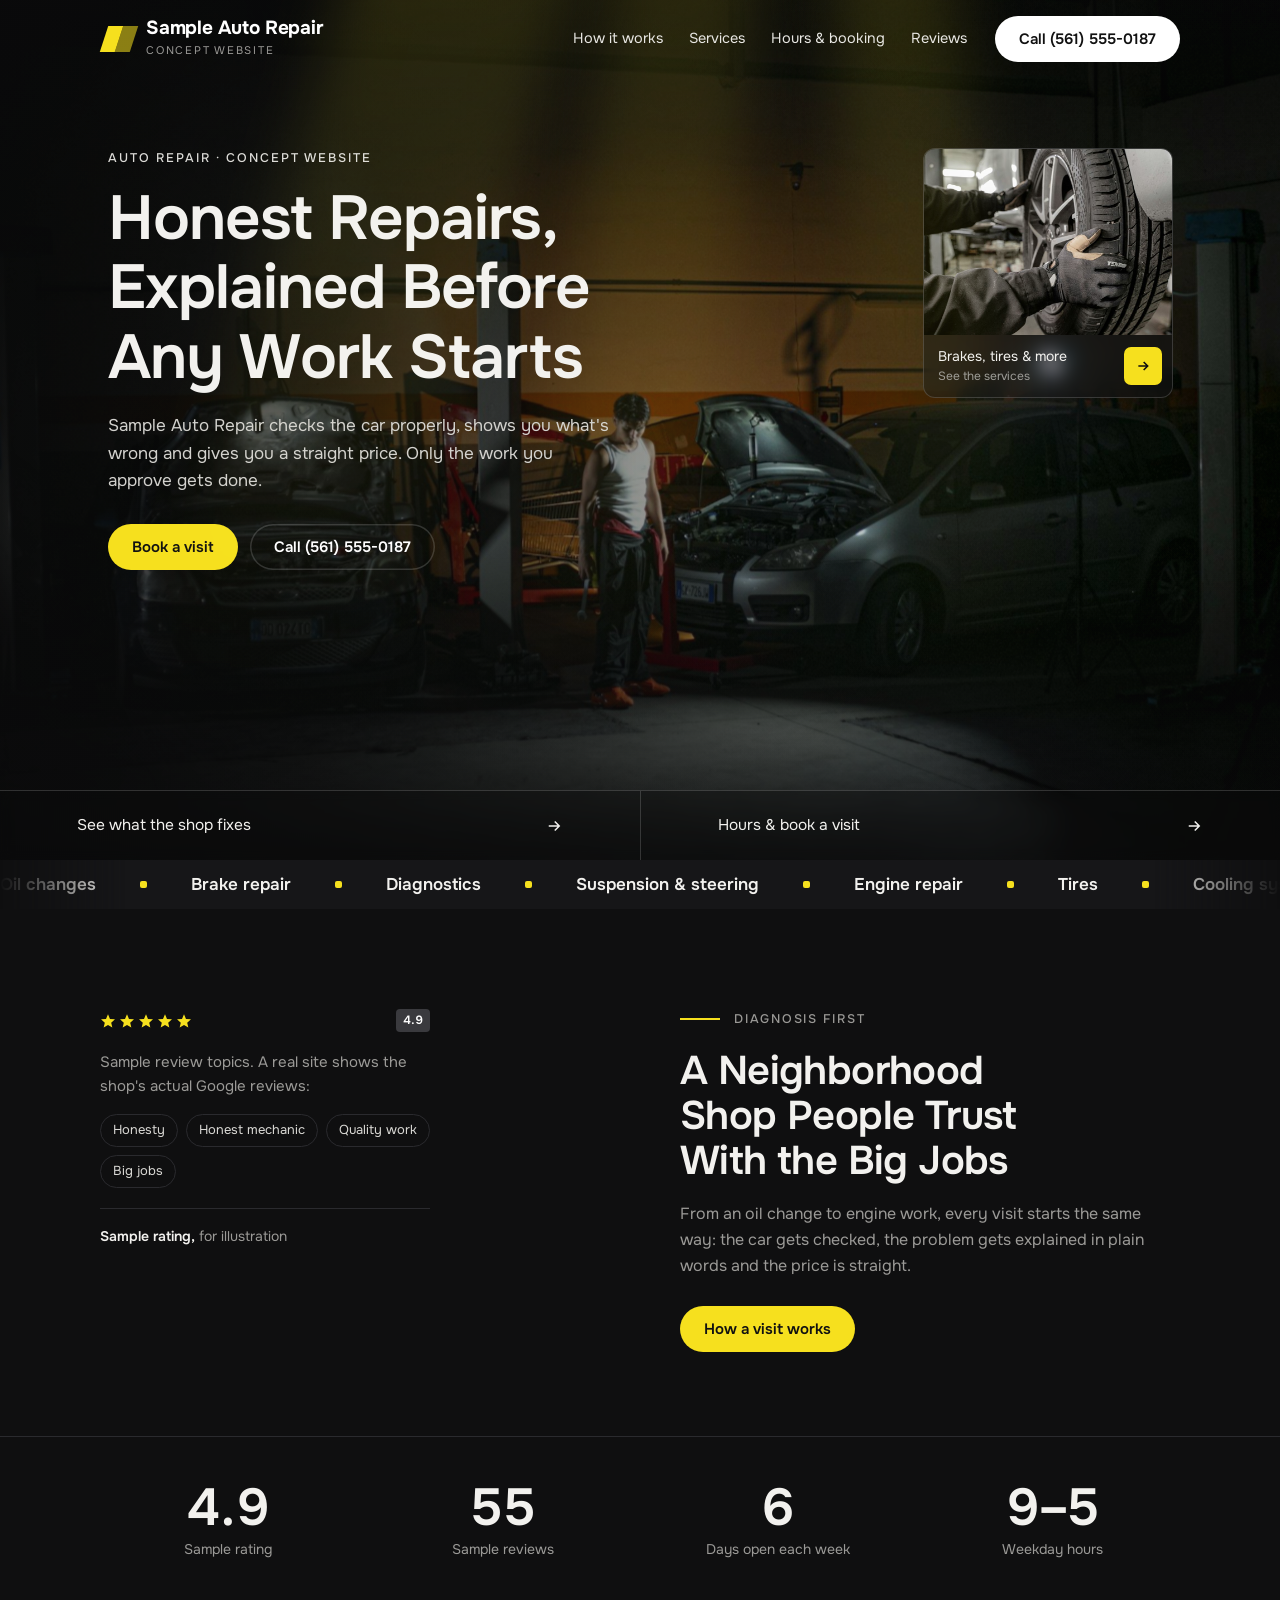
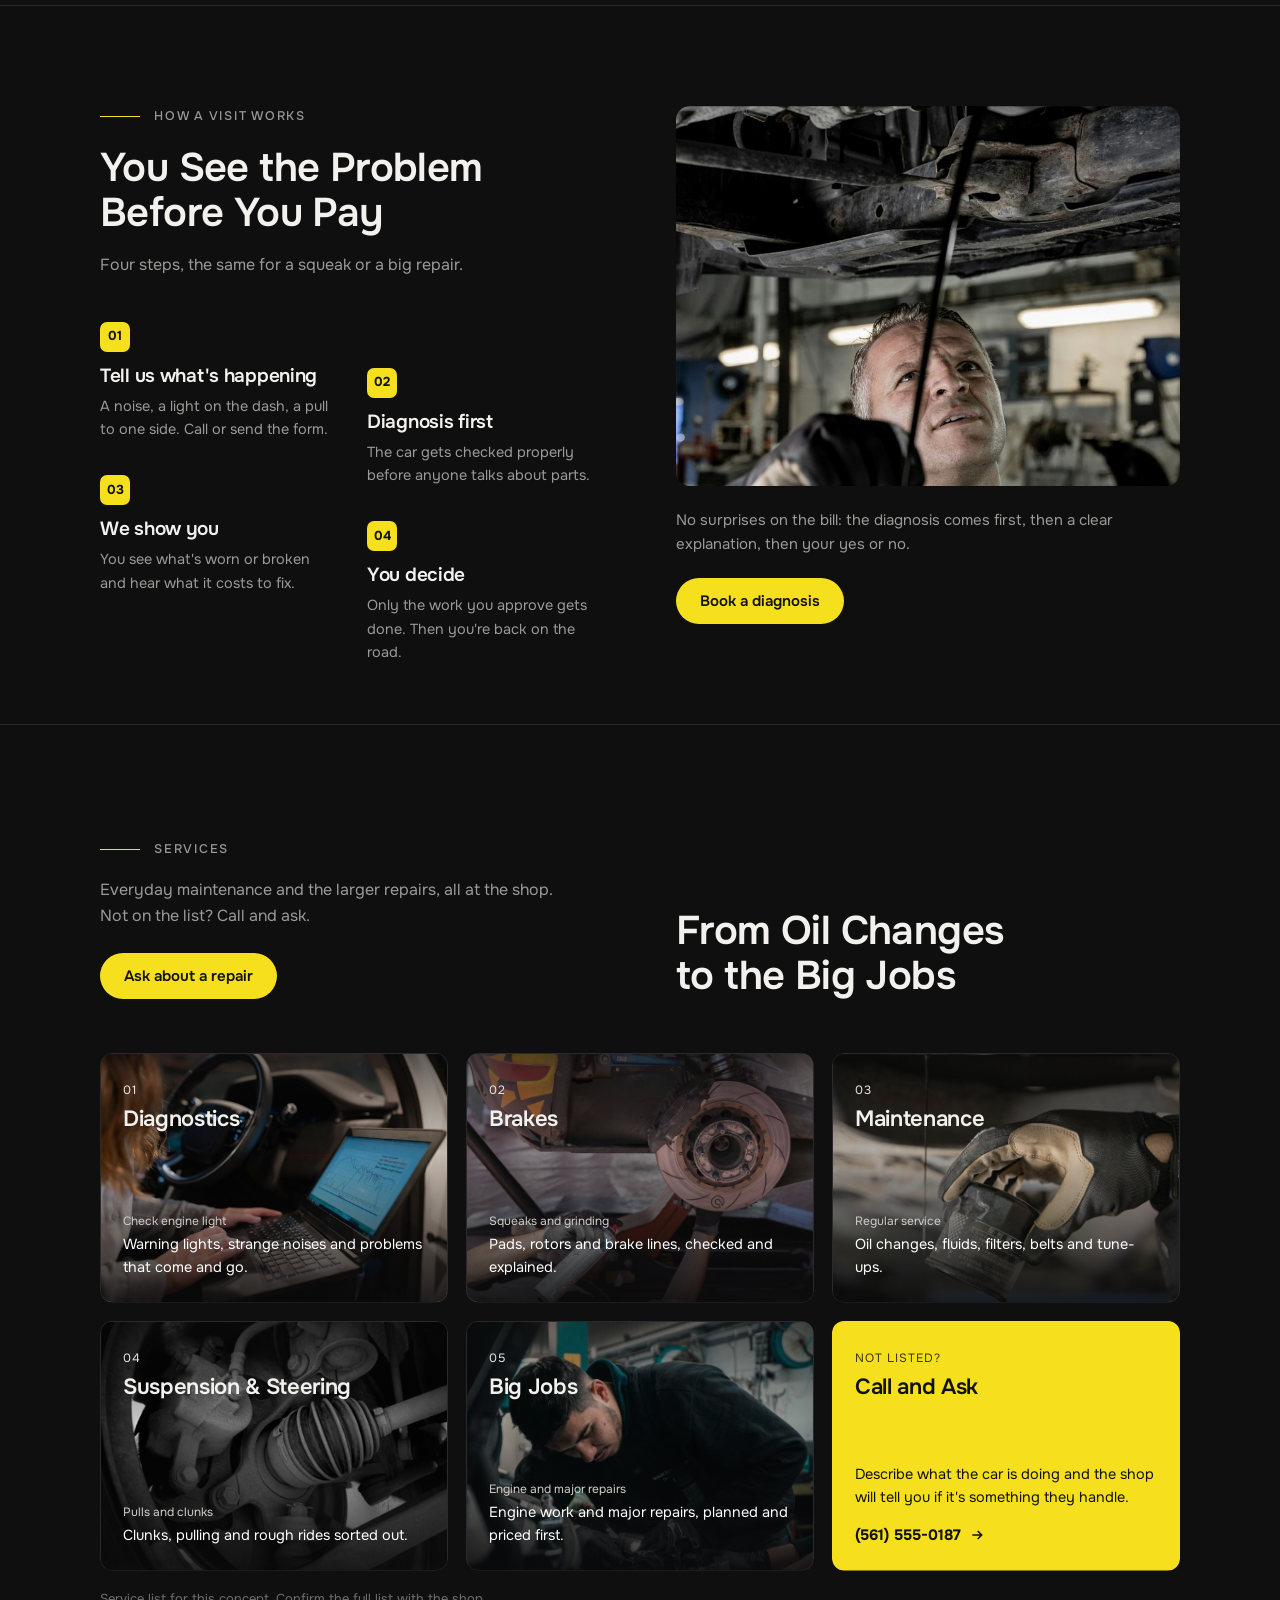
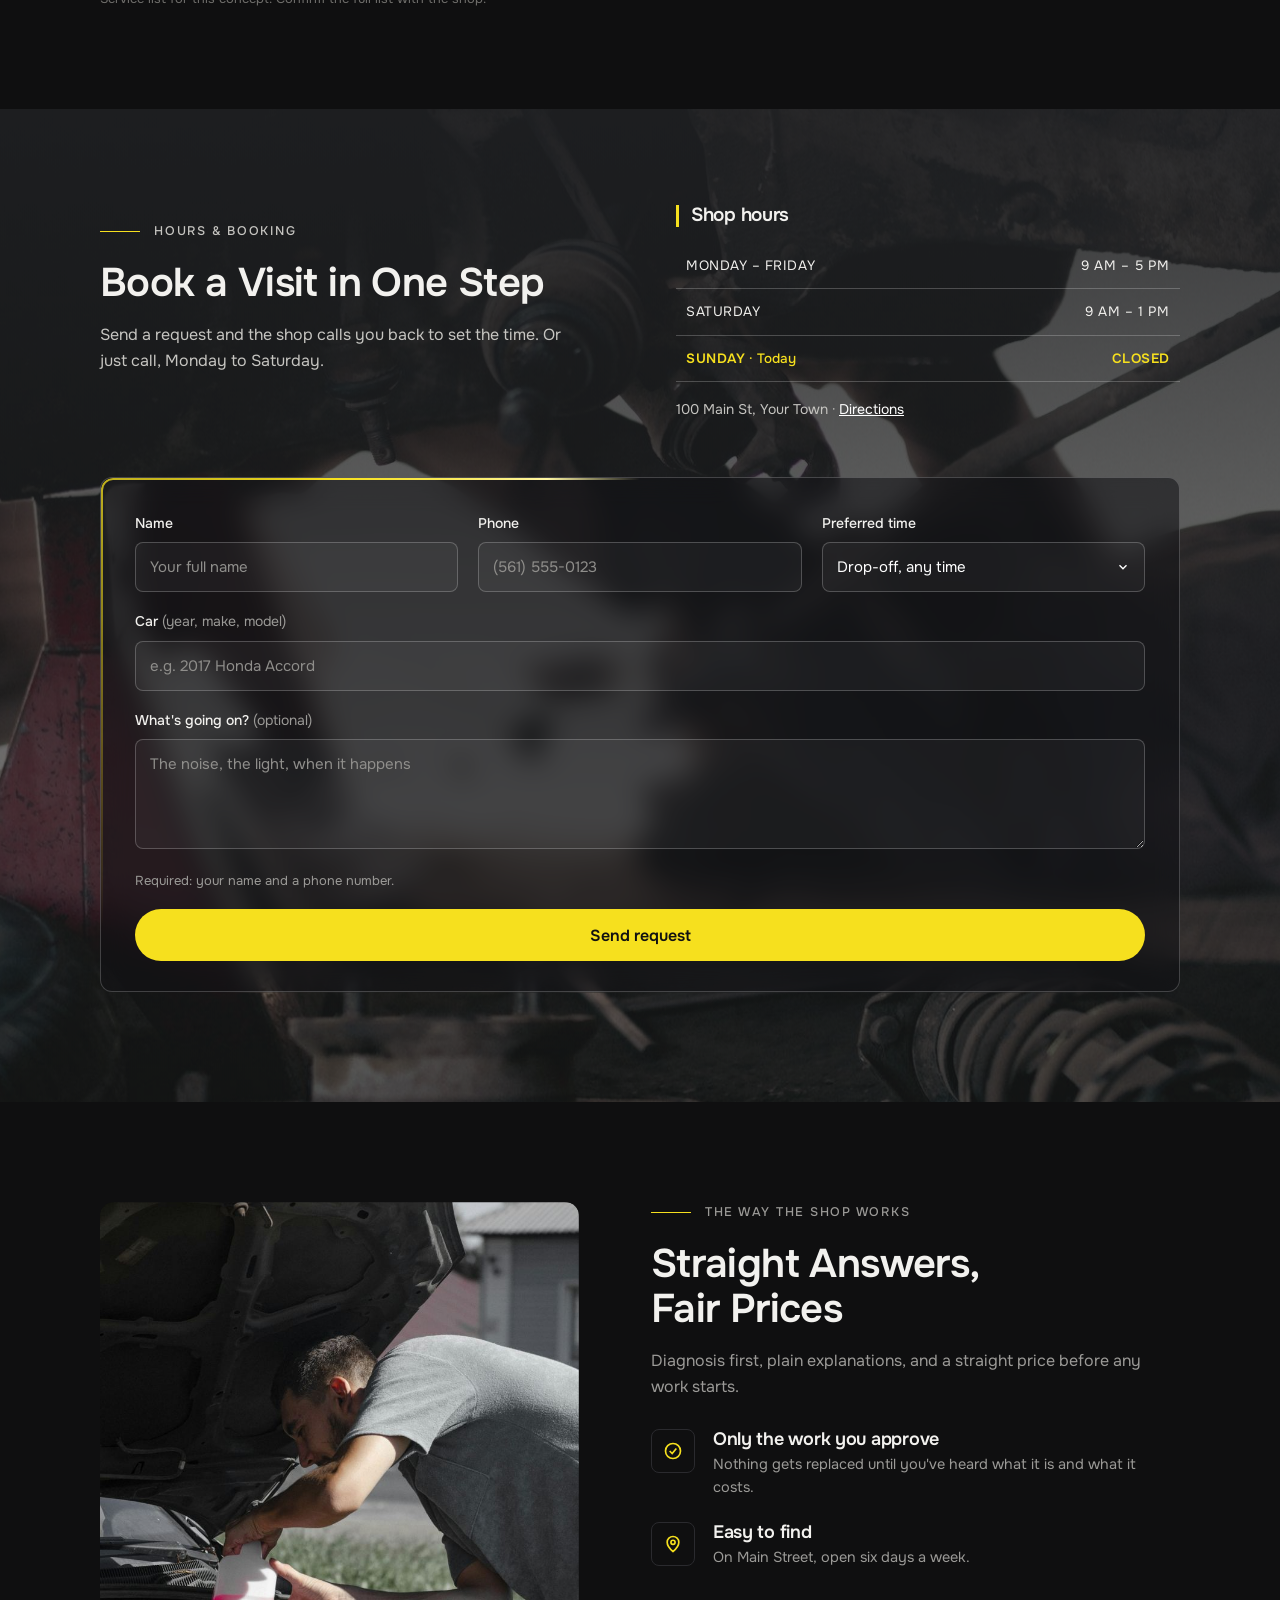
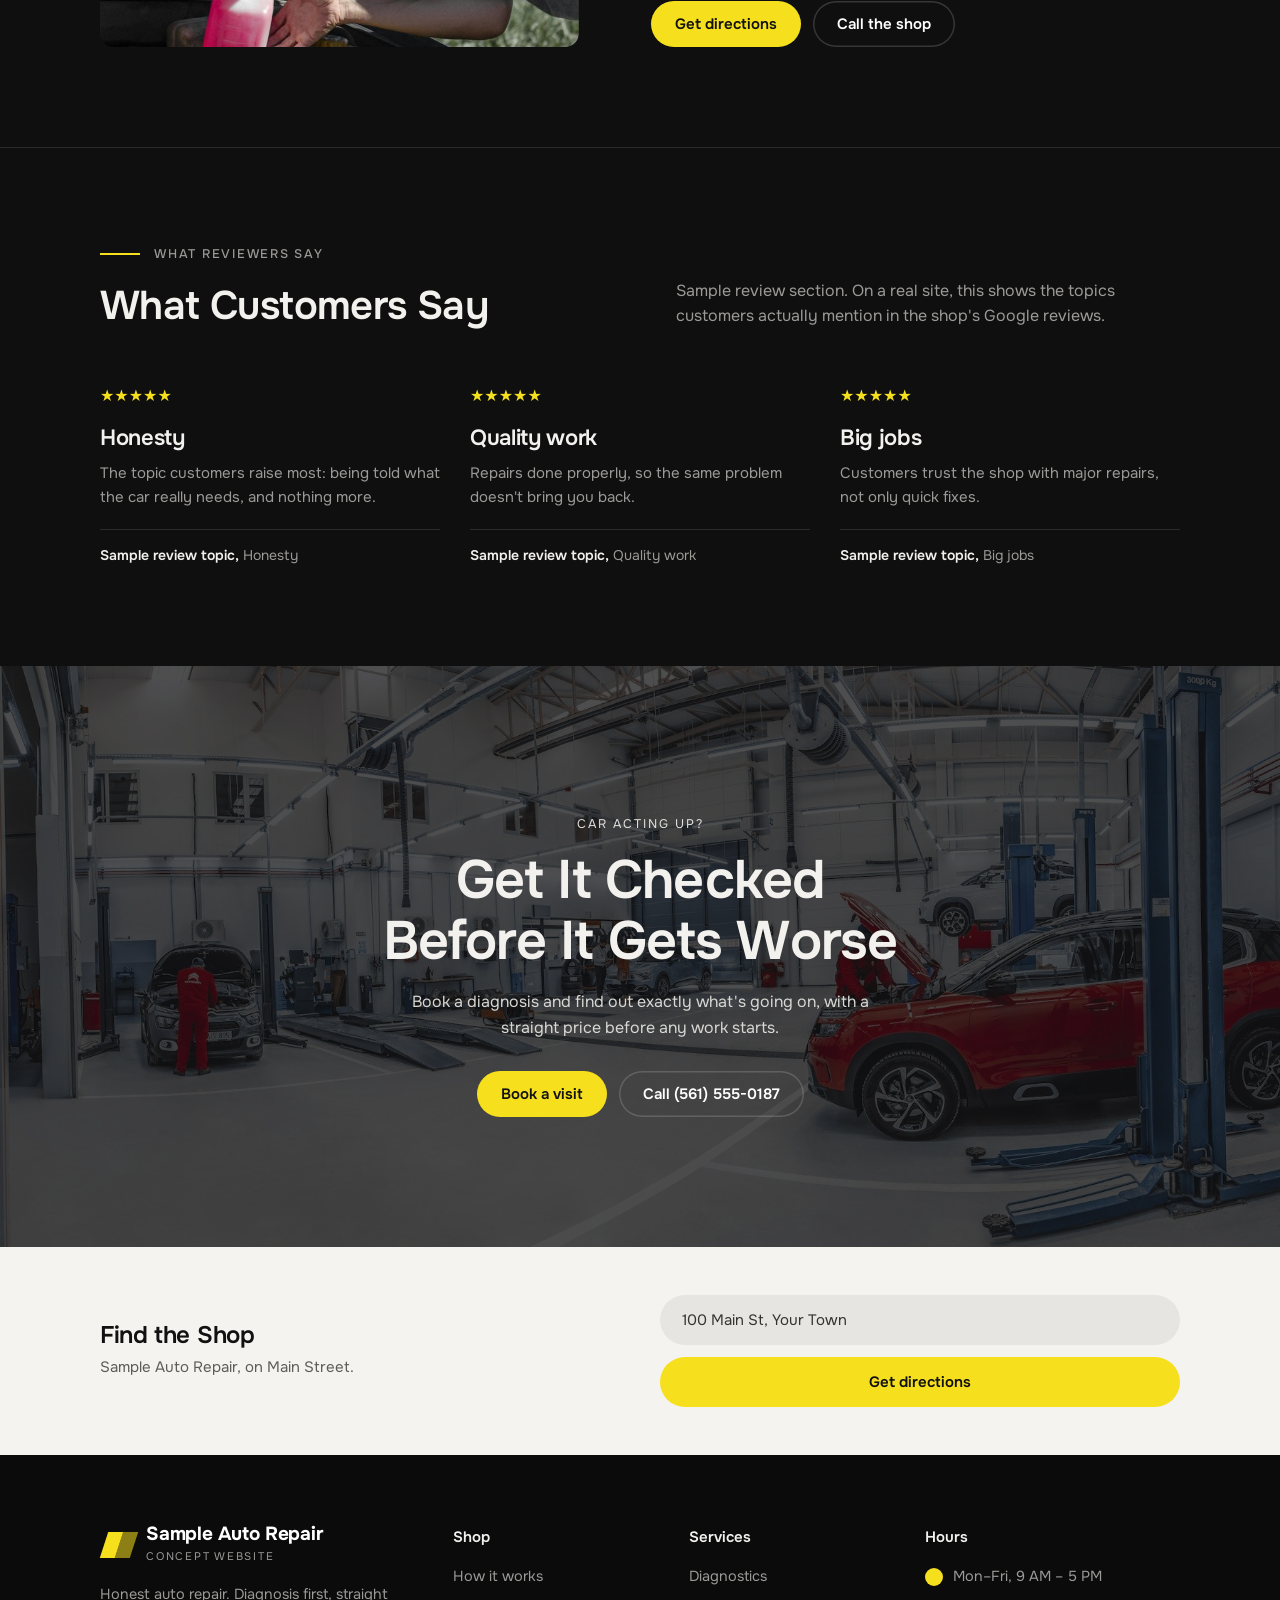
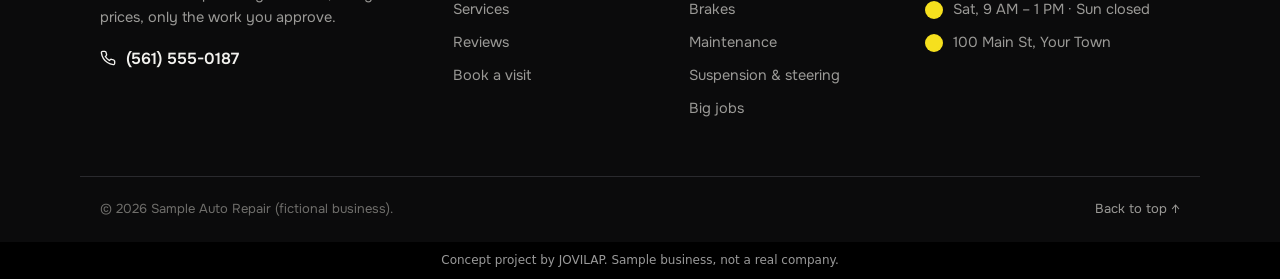
==== commit e4a23c20: "Add JOVILAP-style motion to the three sample sites Co-Authored-By: Claude Opus 5.5 <noreply@anthropi" ====
--- a/samples/auto/index.html
+++ b/samples/auto/index.html
@@ -298,8 +298,10 @@
  .mbar.hide{transform:translateY(110%)}
 }
 </style>
+<link rel="stylesheet" href="motion.css">
 </head>
 <body>
+<script>window.MOTION={"key": "auto", "name": "Sample Auto Repair", "loader": "gauge", "oncePerSession": true, "hero": ".hero h1", "headings": "main h2", "spot": ".card, .rcard, .rgrid article, .stats .wrap > div, .inset", "beam": ".glass", "shine": ".pill:not(.line)", "marquee": ["Oil changes", "Brake repair", "Diagnostics", "Suspension &amp; steering", "Engine repair", "Tires", "Cooling systems", "Check engine lights"], "marqueeAfter": ".hero", "marqueeLabel": "Services", "rays": ".hero", "raysAfter": ".bg", "count": ".stats b, .rcard .badge"};</script><script src="motion.js"></script>
 <a class="skip" href="#main">Skip to content</a>
 <header class="top" data-header>
  <div class="wrap">
--- a/samples/auto/motion.css
+++ b/samples/auto/motion.css
@@ -0,0 +1,72 @@
+/* Shared motion layer for the JOVILAP sample sites. Colors come from --m-bg, --m-ink, --m-accent, --m-accent2 set per site. */
+@property --mbeam{syntax:'<angle>';inherits:false;initial-value:0deg}
+html.m-loading .hero *,html.m-loading .hero{animation-play-state:paused!important}
+.m-loader{position:fixed;inset:0;z-index:9999;background:var(--m-bg);color:var(--m-ink);display:grid;place-content:center;justify-items:center;gap:22px;animation:mOut .65s cubic-bezier(.7,0,.3,1) 1.55s forwards}
+.m-name{font:700 clamp(20px,3.2vw,30px)/1.1 var(--m-font,system-ui,sans-serif);letter-spacing:.02em;display:flex;gap:.02em}
+.m-name i{font-style:normal;display:inline-block;opacity:0;filter:blur(8px);transform:translateY(10px);animation:mUp .55s cubic-bezier(.2,.7,.2,1) forwards;animation-delay:calc(.75s + var(--i)*30ms)}
+.m-name i.sp{width:.3em}
+.m-bar{width:150px;height:2px;background:color-mix(in srgb,var(--m-ink) 15%,transparent);overflow:hidden;border-radius:2px}
+.m-bar::after{content:"";display:block;height:100%;background:var(--m-accent);transform:scaleX(0);transform-origin:left;animation:mGrow 1.3s cubic-bezier(.4,0,.2,1) .15s forwards}
+/* stripes (lawn) */
+.m-stripes{display:grid;grid-template-columns:repeat(8,12px);gap:4px;height:72px}
+.m-stripes i{background:var(--m-accent);border-radius:3px;transform:scaleY(0);animation:mGrowY .5s cubic-bezier(.2,.8,.2,1) forwards;animation-delay:calc(.08s + var(--i)*70ms)}
+.m-stripes i:nth-child(even){background:var(--m-accent2);transform-origin:bottom}
+.m-stripes i:nth-child(odd){transform-origin:top}
+/* gauge (auto) */
+.m-gauge{width:150px;height:84px;position:relative}
+.m-gauge svg{width:100%;height:100%;overflow:visible}
+.m-gauge .arc{fill:none;stroke:color-mix(in srgb,var(--m-ink) 15%,transparent);stroke-width:8;stroke-linecap:round}
+.m-gauge .fill{fill:none;stroke:var(--m-accent);stroke-width:8;stroke-linecap:round;stroke-dasharray:200;stroke-dashoffset:200;animation:mDash 1.2s cubic-bezier(.4,0,.2,1) .15s forwards}
+.m-gauge .needle{transform-origin:75px 78px;transform:rotate(-90deg);animation:mNeedle 1.2s cubic-bezier(.4,0,.2,1.3) .15s forwards}
+/* bricks (construction) */
+.m-bricks{display:grid;gap:5px;width:132px}
+.m-bricks div{display:flex;gap:5px}
+.m-bricks div:nth-child(2){margin-left:18px}
+.m-bricks i{height:20px;flex:1;border-radius:2px;background:var(--m-accent);opacity:0;transform:translateY(-28px);animation:mDrop .45s cubic-bezier(.2,.8,.2,1) forwards;animation-delay:calc(.1s + var(--i)*80ms)}
+.m-bricks div:nth-child(2) i{background:var(--m-accent2)}
+/* hero/heading word blur-in */
+.m-w{display:inline-block;opacity:0;filter:blur(10px);transform:translateY(12px)}
+.m-go .m-w{animation:mUp .8s cubic-bezier(.2,.7,.2,1) forwards;animation-delay:calc(var(--d,0s) + var(--i)*45ms)}
+/* spotlight */
+.m-spot-host{position:relative}
+.m-glow{position:absolute;inset:0;border-radius:inherit;pointer-events:none;opacity:0;transition:opacity .35s;background:radial-gradient(320px circle at var(--mx,50%) var(--my,50%),var(--m-glow,rgba(255,255,255,.12)),transparent 60%);z-index:2}
+.m-spot-host:hover>.m-glow{opacity:1}
+/* border beam */
+.m-beam-host{position:relative}
+.m-beam{position:absolute;inset:0;border-radius:inherit;padding:2px;pointer-events:none;z-index:3;background:conic-gradient(from var(--mbeam),transparent 0deg,transparent 250deg,var(--m-accent) 310deg,var(--m-accent2) 340deg,transparent 360deg);-webkit-mask:linear-gradient(#000 0 0) content-box,linear-gradient(#000 0 0);-webkit-mask-composite:xor;mask:linear-gradient(#000 0 0) content-box exclude,linear-gradient(#000 0 0);animation:mBeam 4.5s linear infinite}
+/* button shine */
+.m-shine-host{position:relative;overflow:hidden;isolation:isolate}
+.m-shine{position:absolute;top:0;bottom:0;left:-60%;width:45%;background:linear-gradient(100deg,transparent,rgba(255,255,255,.55),transparent);transform:skewX(-20deg);pointer-events:none;z-index:1}
+.m-shine-host:hover .m-shine{animation:mShine .8s ease}
+.m-shine-host.m-auto .m-shine{animation:mShine 1.1s ease 2.4s}
+/* marquee */
+.m-marq{overflow:hidden;background:var(--m-strip-bg,var(--m-bg));color:var(--m-strip-ink,var(--m-ink));padding-block:16px;-webkit-mask-image:linear-gradient(90deg,transparent,#000 10%,#000 90%,transparent);mask-image:linear-gradient(90deg,transparent,#000 10%,#000 90%,transparent)}
+.m-marq .t{display:flex;width:max-content;animation:mMarq 36s linear infinite}
+.m-marq .g{display:flex;gap:44px;padding-right:44px}
+.m-marq span{display:inline-flex;align-items:center;gap:44px;font:600 17px/1 var(--m-font,system-ui,sans-serif);white-space:nowrap}
+.m-marq span::after{content:"";width:7px;height:7px;border-radius:2px;background:var(--m-accent)}
+.m-marq:hover .t{animation-play-state:paused}
+/* hero light */
+.m-rays{position:absolute;inset:0;pointer-events:none;z-index:1;overflow:hidden;mix-blend-mode:var(--m-blend,screen)}
+.m-rays i{position:absolute;top:-20%;height:130%;width:18%;background:linear-gradient(180deg,var(--m-ray),transparent 75%);filter:blur(30px);animation:mSway 10s ease-in-out infinite alternate}
+.m-rays i:nth-child(1){left:18%;transform:skewX(-16deg)}
+.m-rays i:nth-child(2){left:44%;width:12%;transform:skewX(-6deg);animation-duration:12s;animation-delay:-4s}
+.m-rays i:nth-child(3){left:68%;width:10%;transform:skewX(6deg);animation-duration:14s;animation-delay:-7s}
+@keyframes mOut{to{transform:translateY(-100%);visibility:hidden}}
+@keyframes mUp{to{opacity:1;filter:none;transform:none}}
+@keyframes mGrow{to{transform:scaleX(1)}}
+@keyframes mGrowY{to{transform:scaleY(1)}}
+@keyframes mDash{to{stroke-dashoffset:0}}
+@keyframes mNeedle{to{transform:rotate(90deg)}}
+@keyframes mDrop{to{opacity:1;transform:none}}
+@keyframes mBeam{to{--mbeam:360deg}}
+@keyframes mShine{from{left:-60%}to{left:130%}}
+@keyframes mMarq{to{transform:translateX(-50%)}}
+@keyframes mSway{from{translate:-4% 0;opacity:.5}to{translate:5% 0;opacity:1}}
+@media (prefers-reduced-motion:reduce){
+ .m-loader{display:none}
+ .m-w{opacity:1;filter:none;transform:none;animation:none!important}
+ .m-beam,.m-marq .t,.m-rays i,.m-shine{animation:none!important}
+}
+
+:root{--m-bg:#0F0F10;--m-ink:#F2F1EE;--m-accent:#F6E01E;--m-accent2:#FFF6A3;--m-font:"Onest",system-ui,sans-serif;--m-glow:rgba(246,224,30,.10);--m-strip-bg:#161618;--m-ray:rgba(246,224,30,.16)}
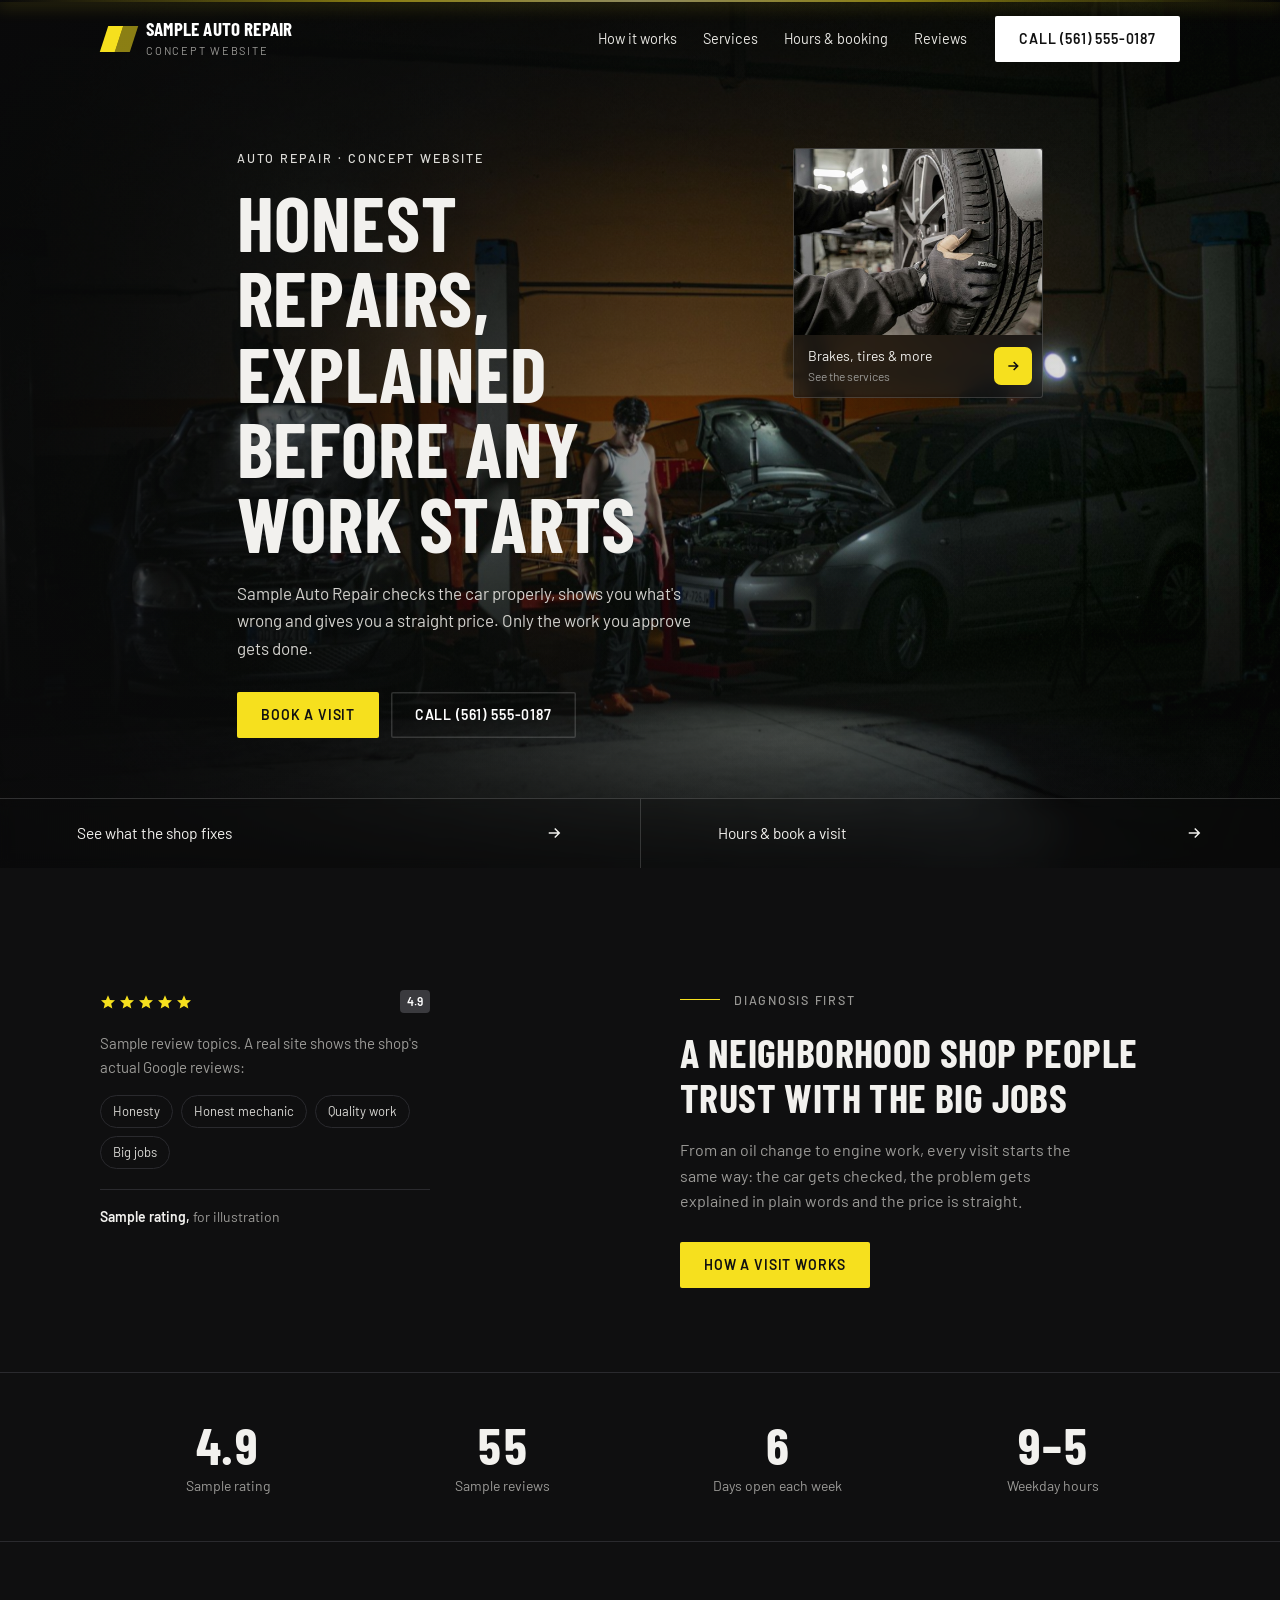
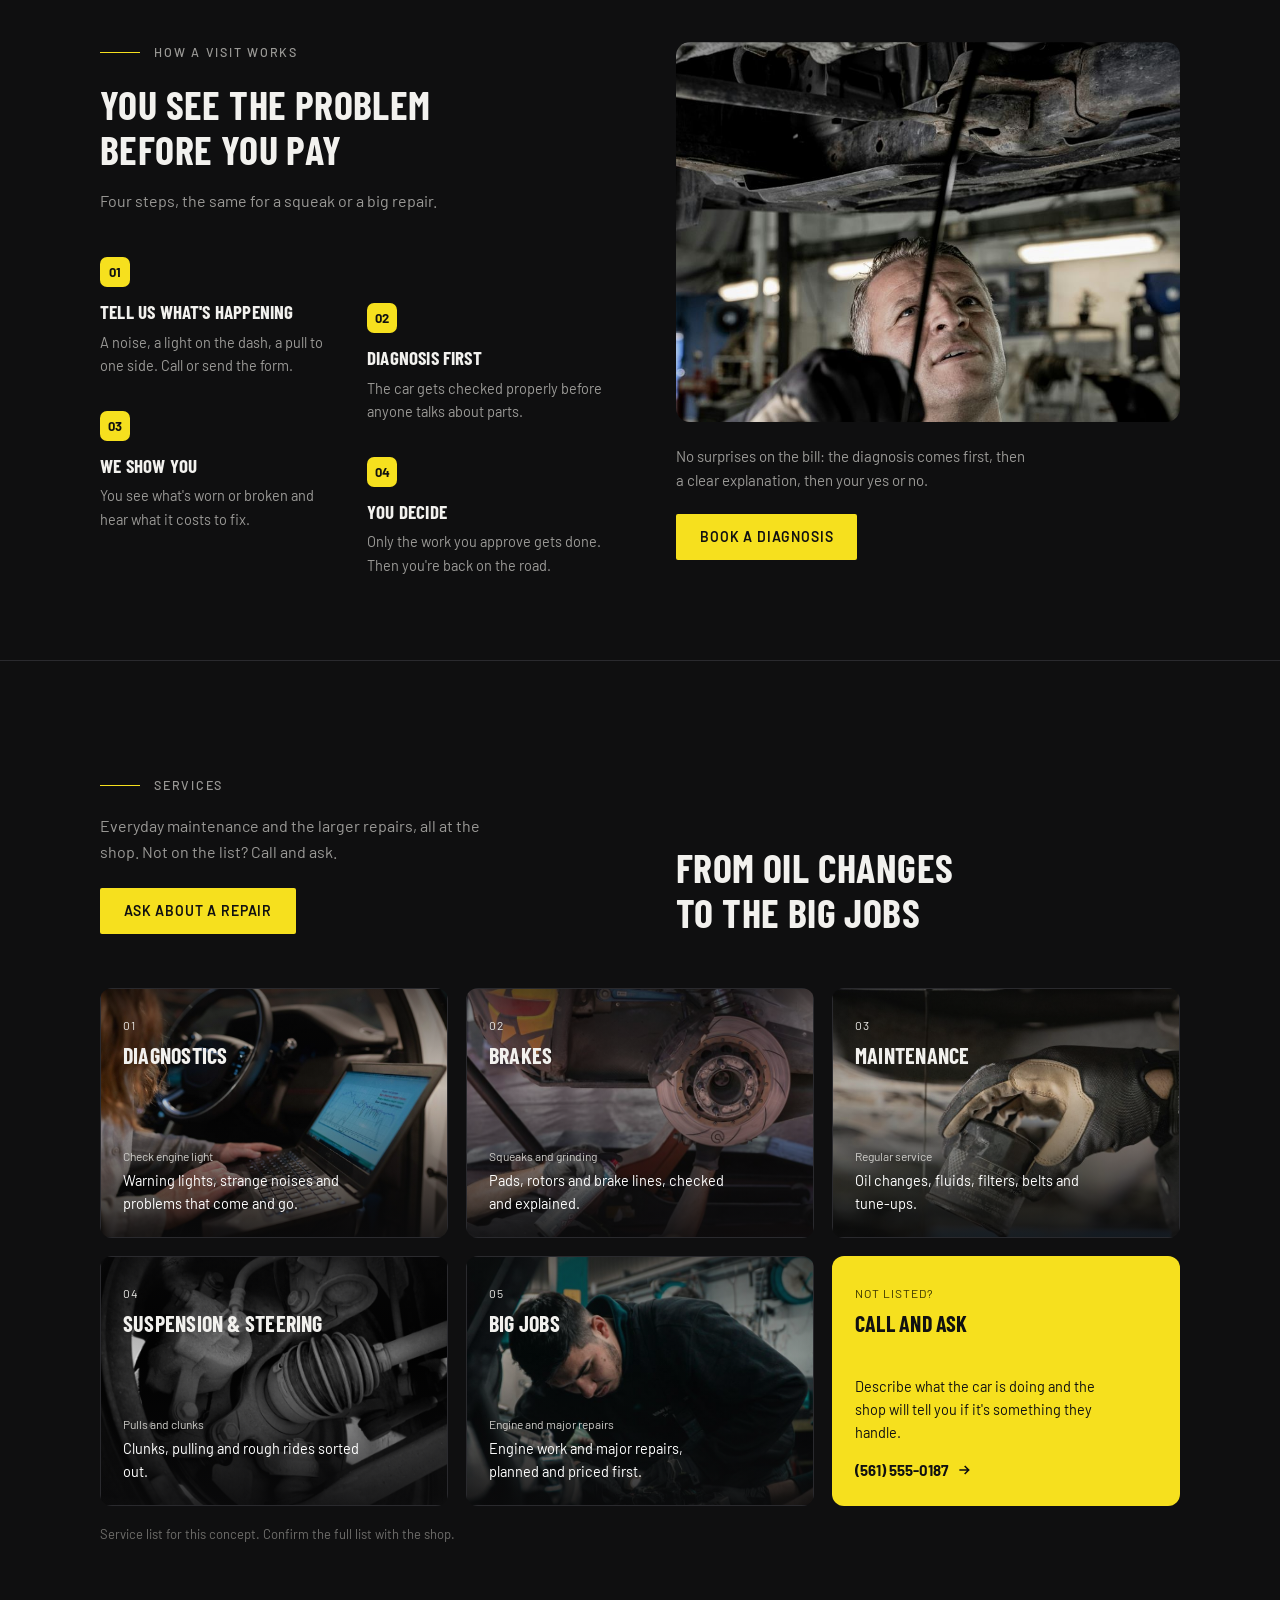
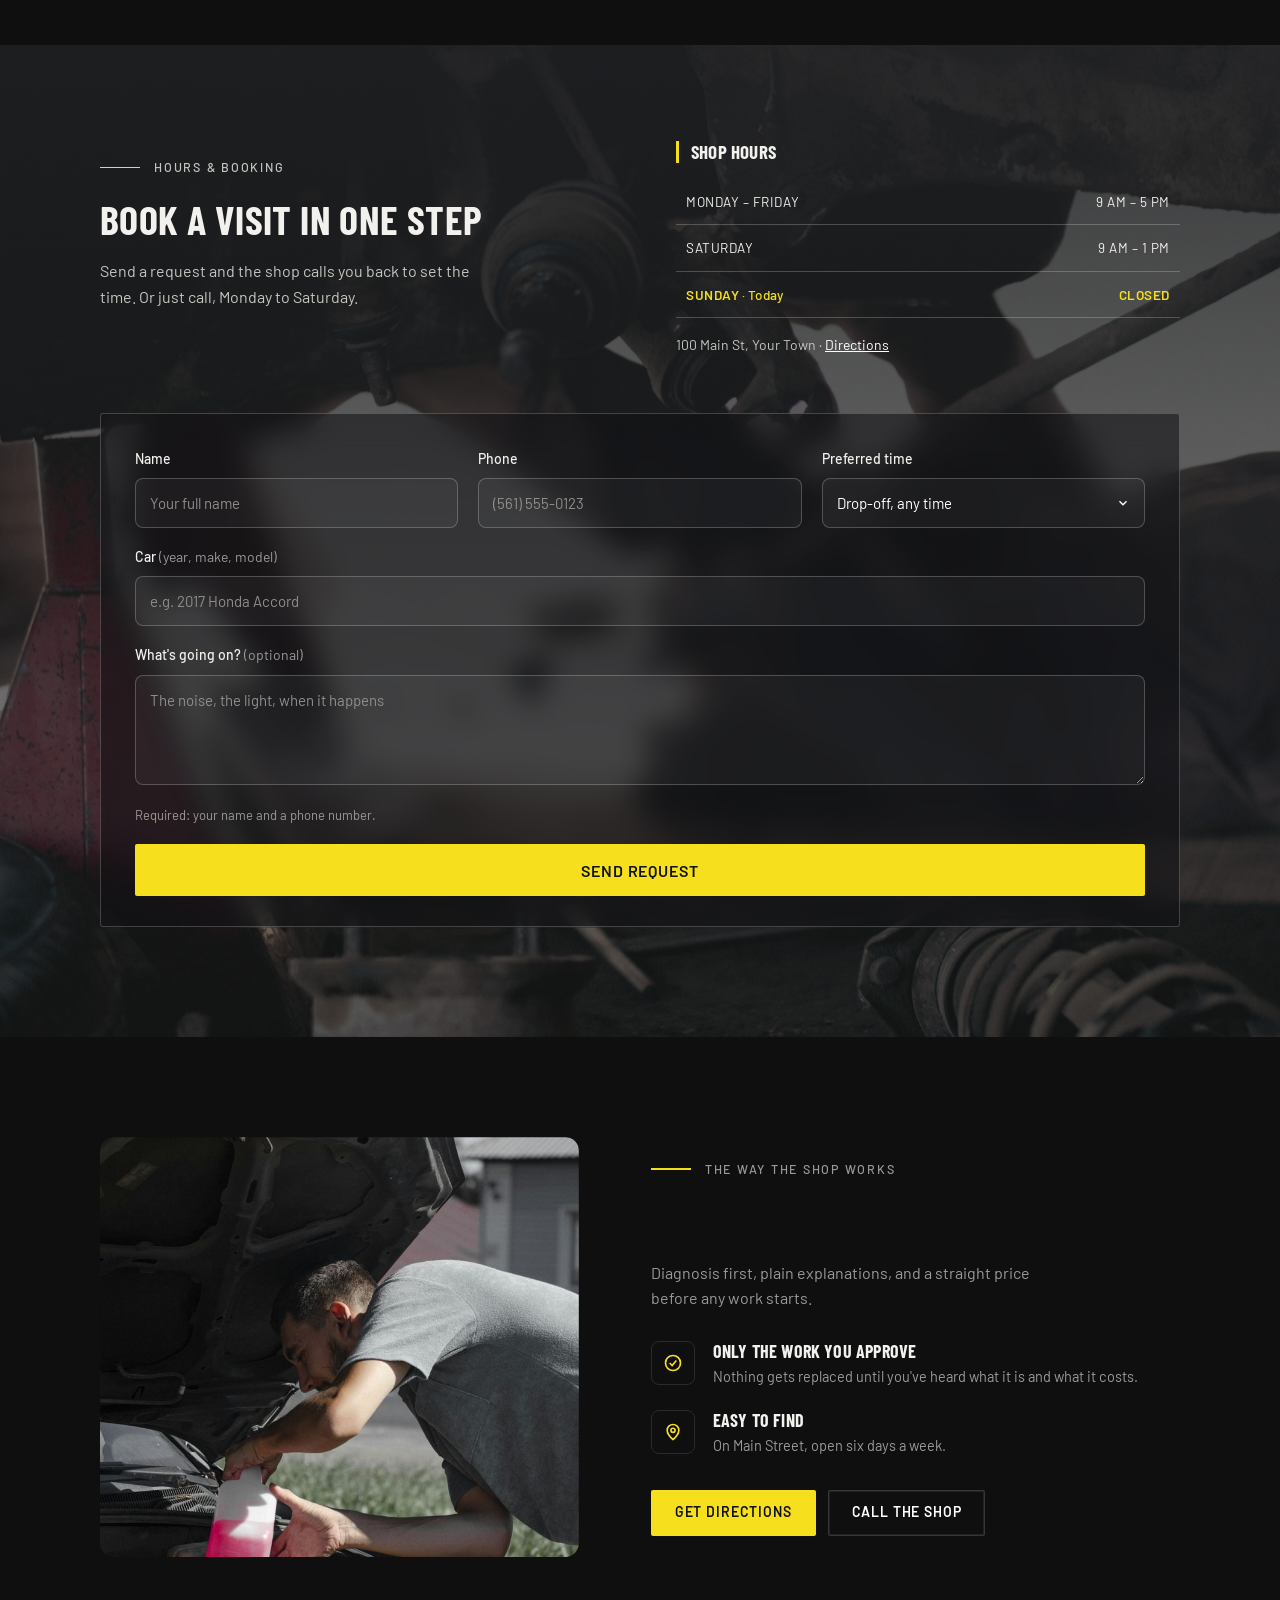
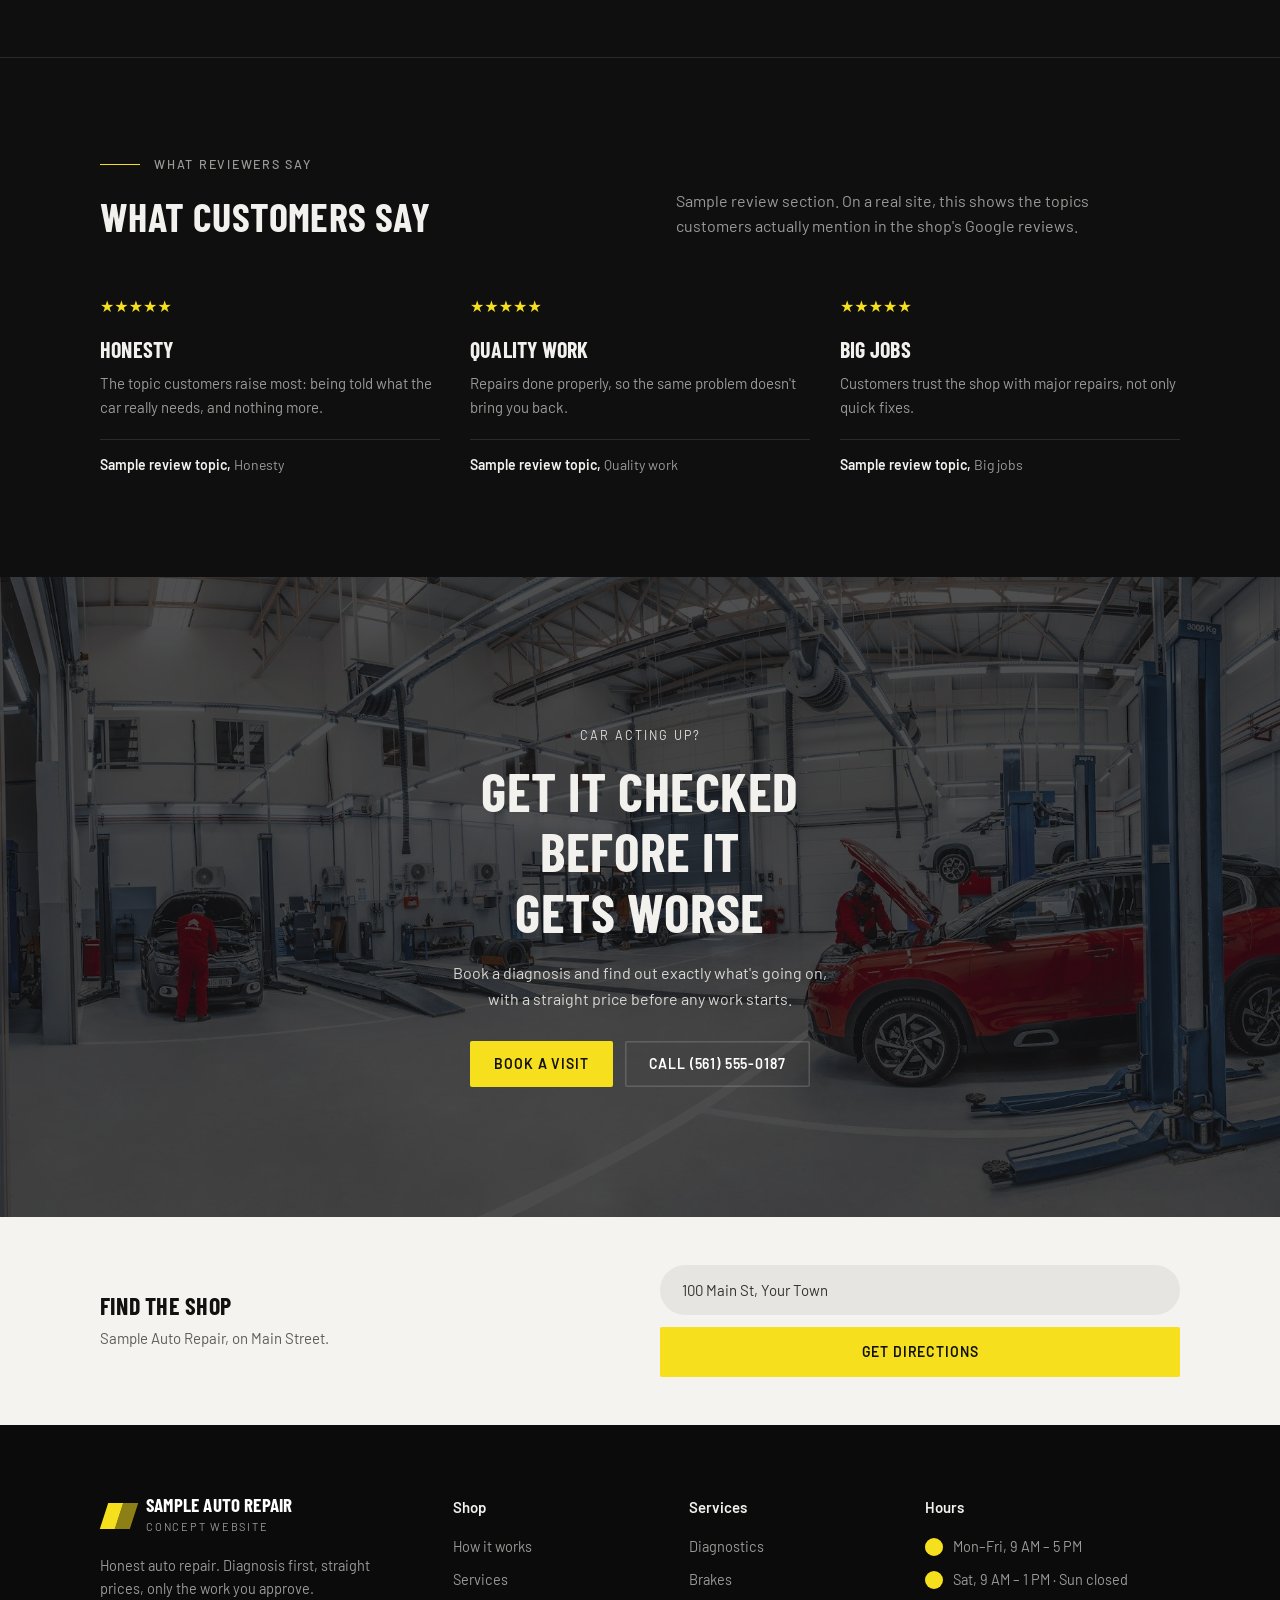
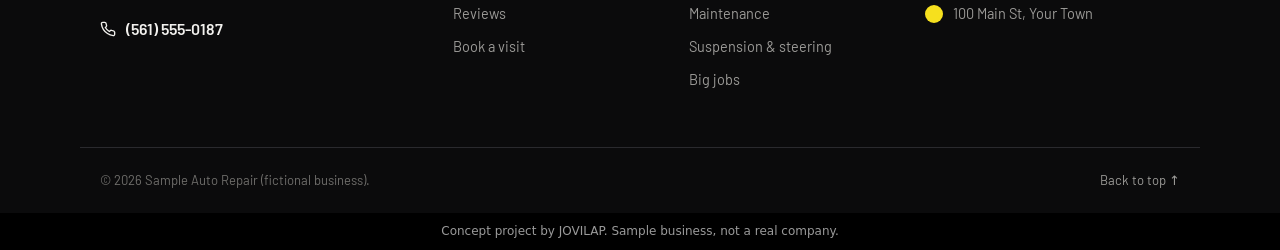
==== commit 74650007: "Give each sample site its own fonts, shapes and motion Co-Authored-By: Claude Opus 5.5 <noreply@anth" ====
--- a/samples/auto/index.html
+++ b/samples/auto/index.html
@@ -8,14 +8,14 @@
 <title>Sample Auto Repair | Concept Website</title>
 <meta name="description" content="Sample Auto Repair (concept website). Diagnosis first, straight prices, only the work you approve.">
 <link rel="preconnect" href="https://fonts.googleapis.com"><link rel="preconnect" href="https://fonts.gstatic.com" crossorigin>
-<link href="https://fonts.googleapis.com/css2?family=Onest:wght@400;500;600;700;800&display=swap" rel="stylesheet">
+<link href="https://fonts.googleapis.com/css2?family=Barlow:wght@400;500;600;700&family=Barlow+Condensed:wght@600;700&family=IBM+Plex+Mono:wght@500&display=swap" rel="stylesheet">
 <link rel="preload" as="image" href="img/hero-garage.jpg">
 <style>
 :root{--y:#F6E01E;--y-d:#E2CB06;--ink:#0F0F10;--ink2:#161618;--card:#1B1B1E;--line:#2A2A2E;--line2:rgba(255,255,255,.16);--txt:#F2F1EE;--mute:#9B9A97;--mute2:#6F6E6B;--paper:#F4F3EF;--wrap:1120px;--r:14px}
 *{box-sizing:border-box;margin:0}
 html{scroll-behavior:auto}
 @media (prefers-reduced-motion:no-preference){html{scroll-behavior:smooth}}
-body{font-family:'Onest',system-ui,-apple-system,'Segoe UI',sans-serif;background:var(--ink);color:var(--txt);font-size:16px;line-height:1.6;overflow-x:clip}
+body{font-family:'Barlow',system-ui,-apple-system,'Segoe UI',sans-serif;background:var(--ink);color:var(--txt);font-size:16px;line-height:1.6;overflow-x:clip}
 img{max-width:100%;display:block}a{color:inherit}
 h1,h2,h3{line-height:1.12;text-wrap:balance;font-weight:600;letter-spacing:-.015em}
 .wrap{max-width:var(--wrap);margin:0 auto;padding-left:max(20px,env(safe-area-inset-left,0px));padding-right:max(20px,env(safe-area-inset-right,0px))}
@@ -45,7 +45,7 @@
 nav.main a::after{content:"";position:absolute;left:0;right:0;bottom:0;height:2px;background:var(--y);transform:scaleX(0);transform-origin:left;transition:transform .3s}
 nav.main a:hover::after,nav.main a[aria-current]::after{transform:scaleX(1)}
 nav.main a[aria-current]{color:#fff}
-.menubtn{display:none;align-items:center;gap:8px;height:44px;padding:0 16px;border-radius:999px;border:1.5px solid var(--line2);background:rgba(0,0,0,.25);color:#fff;font:600 14px 'Onest',sans-serif;cursor:pointer}
+.menubtn{display:none;align-items:center;gap:8px;height:44px;padding:0 16px;border-radius:999px;border:1.5px solid var(--line2);background:rgba(0,0,0,.25);color:#fff;font:600 14px 'Barlow',sans-serif;cursor:pointer}
 .menubtn .bars{width:16px;height:10px;position:relative}.menubtn .bars::before,.menubtn .bars::after{content:"";position:absolute;left:0;right:0;height:2px;background:currentColor;transition:transform .25s,top .25s}
 .menubtn .bars::before{top:0}.menubtn .bars::after{top:8px}
 .menubtn.is-open .bars::before{top:4px;transform:rotate(45deg)}.menubtn.is-open .bars::after{top:4px;transform:rotate(-45deg)}
@@ -298,10 +298,10 @@
  .mbar.hide{transform:translateY(110%)}
 }
 </style>
-<link rel="stylesheet" href="motion.css">
+<link rel="stylesheet" href="style-motion.css">
 </head>
 <body>
-<script>window.MOTION={"key": "auto", "name": "Sample Auto Repair", "loader": "gauge", "oncePerSession": true, "hero": ".hero h1", "headings": "main h2", "spot": ".card, .rcard, .rgrid article, .stats .wrap > div, .inset", "beam": ".glass", "shine": ".pill:not(.line)", "marquee": ["Oil changes", "Brake repair", "Diagnostics", "Suspension &amp; steering", "Engine repair", "Tires", "Cooling systems", "Check engine lights"], "marqueeAfter": ".hero", "marqueeLabel": "Services", "rays": ".hero", "raysAfter": ".bg", "count": ".stats b, .rcard .badge"};</script><script src="motion.js"></script>
+<script src="style-motion.js"></script>
 <a class="skip" href="#main">Skip to content</a>
 <header class="top" data-header>
  <div class="wrap">
--- a/samples/auto/style-motion.css
+++ b/samples/auto/style-motion.css
@@ -0,0 +1,52 @@
+/* Auto repair: industrial garage. Condensed type, square corners, mechanical motion. */
+h1,h2,h3,.brand b,.stats b{font-family:"Barlow Condensed","Arial Narrow",sans-serif!important;text-transform:uppercase;letter-spacing:.01em;font-weight:700}
+.hero h1{font-size:clamp(44px,6vw,78px);line-height:.98;max-width:13ch}
+.pill{border-radius:2px!important;letter-spacing:.06em;text-transform:uppercase;font-size:14px}
+.card,.rcard,.rgrid article,.inset,.glass{border-radius:3px!important}
+html.am-loading .hero,html.am-loading .hero *{animation-play-state:paused!important}
+/* loader: gauge, then the garage door rolls up */
+.am-load{position:fixed;inset:0;z-index:10000;display:grid;place-content:center;justify-items:center;gap:20px;color:#F2F1EE;pointer-events:none;animation:amFade .3s ease 1.35s forwards}
+.am-door{position:fixed;inset:0;z-index:9999;display:grid;grid-template-rows:repeat(9,1fr);pointer-events:none}
+.am-door i{background:#141416;border-bottom:2px solid #232327;transform-origin:top;animation:amRoll .5s cubic-bezier(.7,0,.3,1) forwards;animation-delay:calc(1.45s + (8 - var(--i))*45ms)}
+.am-gauge{width:150px;height:84px}
+.am-gauge .arc{fill:none;stroke:#2c2c30;stroke-width:8;stroke-linecap:round}
+.am-gauge .fill{fill:none;stroke:#F6E01E;stroke-width:8;stroke-linecap:round;stroke-dasharray:200;stroke-dashoffset:200;animation:amDash 1.1s cubic-bezier(.4,0,.2,1) .1s forwards}
+.am-gauge .needle{transform-origin:75px 78px;transform:rotate(-90deg);animation:amNeedle 1.1s cubic-bezier(.4,0,.2,1.3) .1s forwards}
+.am-name{font:500 15px/1 "IBM Plex Mono",ui-monospace,monospace;letter-spacing:.24em;text-transform:uppercase;display:flex}
+.am-name i{font-style:normal;opacity:0;animation:amType 0s linear forwards;animation-delay:calc(.35s + var(--i)*45ms)}
+.am-name::after{content:"";width:9px;height:16px;background:#F6E01E;margin-left:4px;animation:amBlink .5s steps(1) infinite}
+/* split-flap headline */
+.am-word{display:inline-block;white-space:nowrap;perspective:600px}
+.am-c{display:inline-block;transform-origin:50% 0;transform:rotateX(-95deg);opacity:0}
+.am-go .am-c{animation:amFlap .55s cubic-bezier(.3,1.4,.5,1) forwards;animation-delay:calc(var(--i)*28ms)}
+/* section headings: yellow plate sweeps across */
+.am-h{position:relative;color:transparent!important;transition:color 0s .35s}
+.am-h::after{content:"";position:absolute;left:-6px;right:-6px;top:4%;bottom:4%;background:#F6E01E;transform:scaleX(0);transform-origin:left}
+.am-h.am-in{color:inherit!important}
+.am-h.am-in::after{animation:amPlate .75s cubic-bezier(.7,0,.3,1) forwards}
+/* 3D tilt cards */
+.am-tilt{transition:transform .25s ease;transform-style:preserve-3d;will-change:transform}
+/* odometer stats */
+.am-odo{display:inline-flex;overflow:hidden;height:1.05em;line-height:1.05}
+.am-odo .col{display:flex;flex-direction:column;transition:transform 1.6s cubic-bezier(.2,.8,.2,1)}
+.am-odo .col span{height:1.05em}
+/* caution tape band */
+.am-tape{position:relative;z-index:2;margin-block:-14px;transform:skewY(-1.4deg);background:repeating-linear-gradient(-45deg,#F6E01E 0 26px,#111 26px 52px);padding:8px 0;clip-path:inset(0 100% 0 0);transition:clip-path 1s cubic-bezier(.7,0,.3,1)}
+.am-tape.am-in{clip-path:inset(0 0 0 0)}
+.am-tape p{margin:0 auto;width:max-content;max-width:92%;background:#F6E01E;color:#111;font:700 clamp(13px,1.6vw,17px)/1.3 "Barlow Condensed",sans-serif;letter-spacing:.14em;text-transform:uppercase;padding:6px 18px;text-align:center}
+/* diagnostic scanner over hero */
+.am-scan{position:absolute;left:0;right:0;top:0;height:2px;z-index:1;pointer-events:none;background:linear-gradient(90deg,transparent,#F6E01E 30%,#FFF6A3 50%,#F6E01E 70%,transparent);box-shadow:0 0 18px 4px rgba(246,224,30,.35);opacity:.55;animation:amScan 6s cubic-bezier(.45,0,.55,1) 2s infinite}
+/* tach scroll bar */
+.am-tach{position:fixed;left:0;right:0;top:0;height:3px;z-index:120;background:linear-gradient(90deg,#F6E01E,#FF9F1C 70%,#E63946);transform:scaleX(0);transform-origin:left;pointer-events:none}
+@keyframes amFade{to{opacity:0;visibility:hidden}}
+@keyframes amRoll{to{transform:scaleY(0)}}
+@keyframes amDash{to{stroke-dashoffset:0}}
+@keyframes amNeedle{to{transform:rotate(90deg)}}
+@keyframes amType{to{opacity:1}}
+@keyframes amBlink{50%{opacity:0}}
+@keyframes amFlap{to{transform:none;opacity:1}}
+@keyframes amPlate{0%{transform:scaleX(0);transform-origin:left}49%{transform:scaleX(1);transform-origin:left}50%{transform:scaleX(1);transform-origin:right}100%{transform:scaleX(0);transform-origin:right}}
+@keyframes amScan{0%{top:6%}50%{top:88%}100%{top:6%}}
+@media (prefers-reduced-motion:reduce){.am-load,.am-door,.am-scan,.am-tach{display:none}.am-c{transform:none;opacity:1;animation:none!important}.am-h{color:inherit!important}.am-h::after{display:none}.am-tape{clip-path:none}}
+.mbar a{border-radius:2px!important;text-transform:uppercase;letter-spacing:.08em;font-family:"Barlow Condensed",sans-serif!important}
+.stats b span{font-size:inherit!important;color:inherit!important}
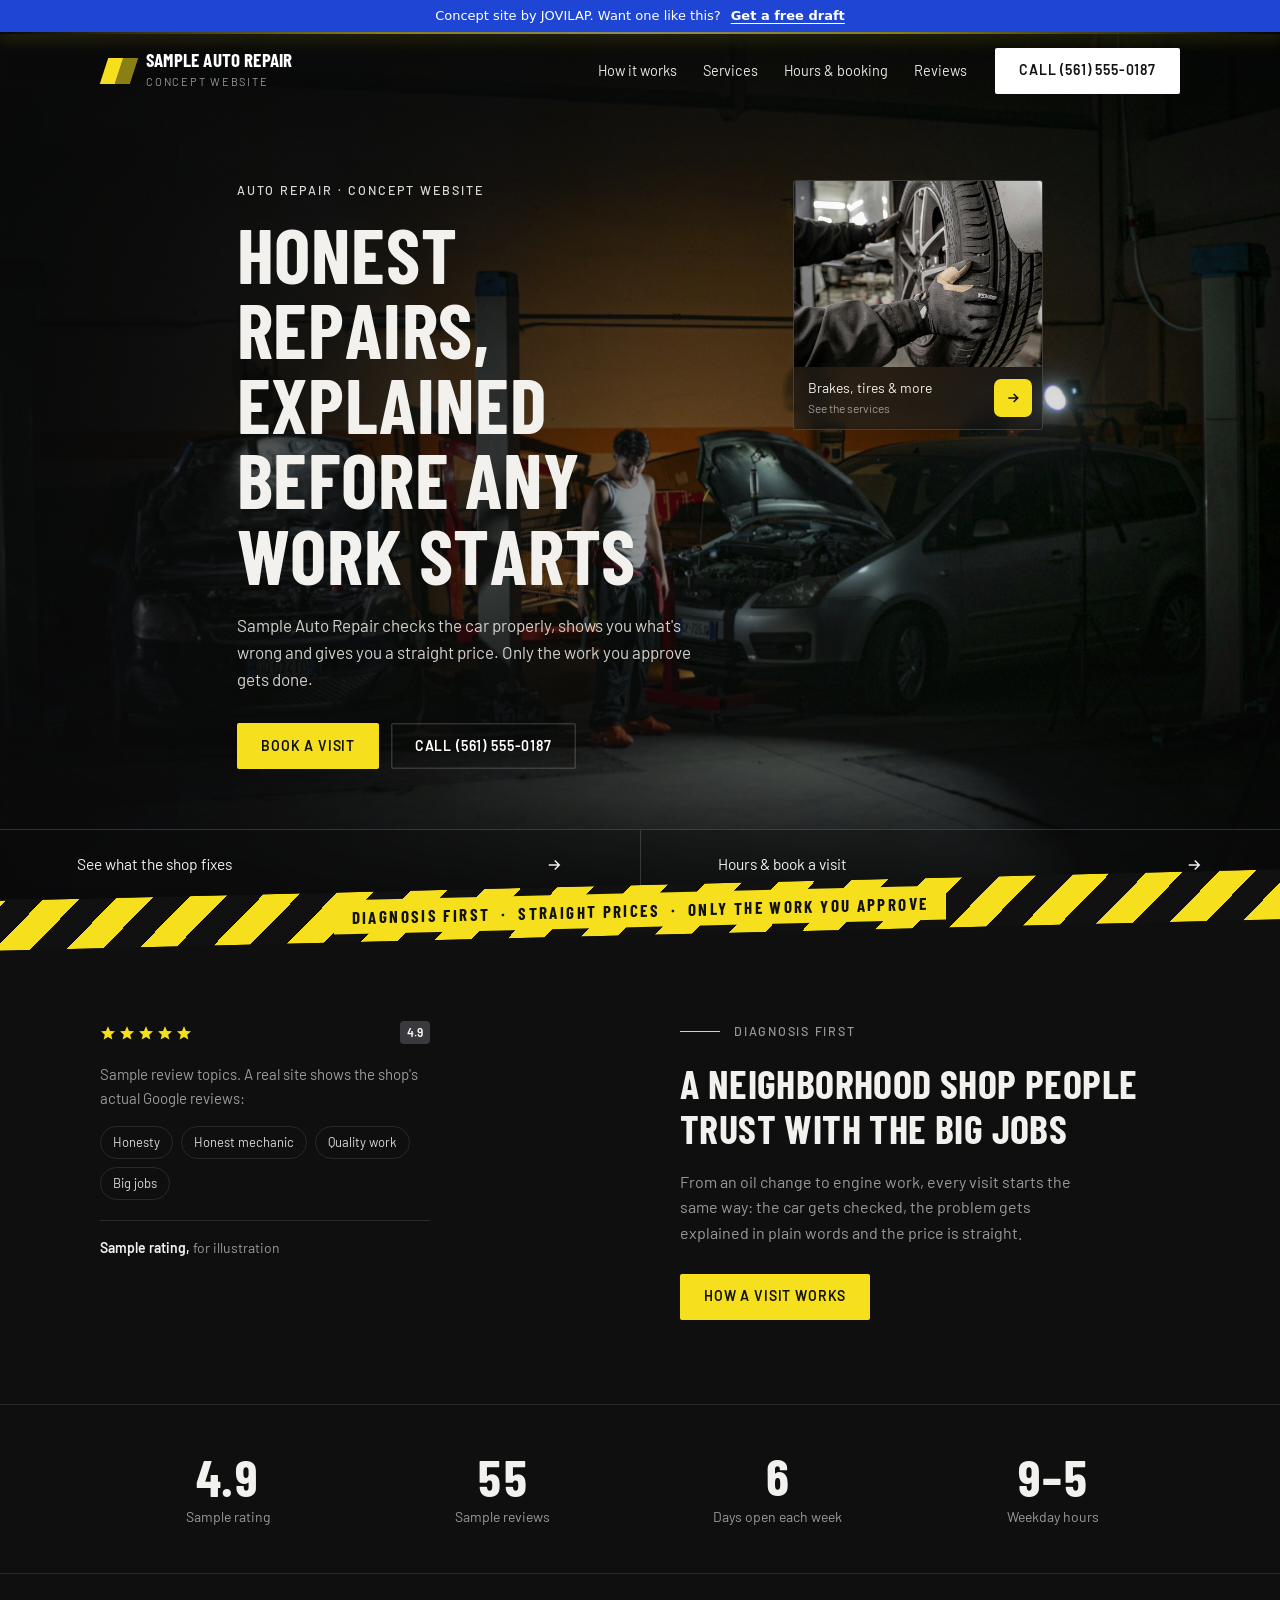
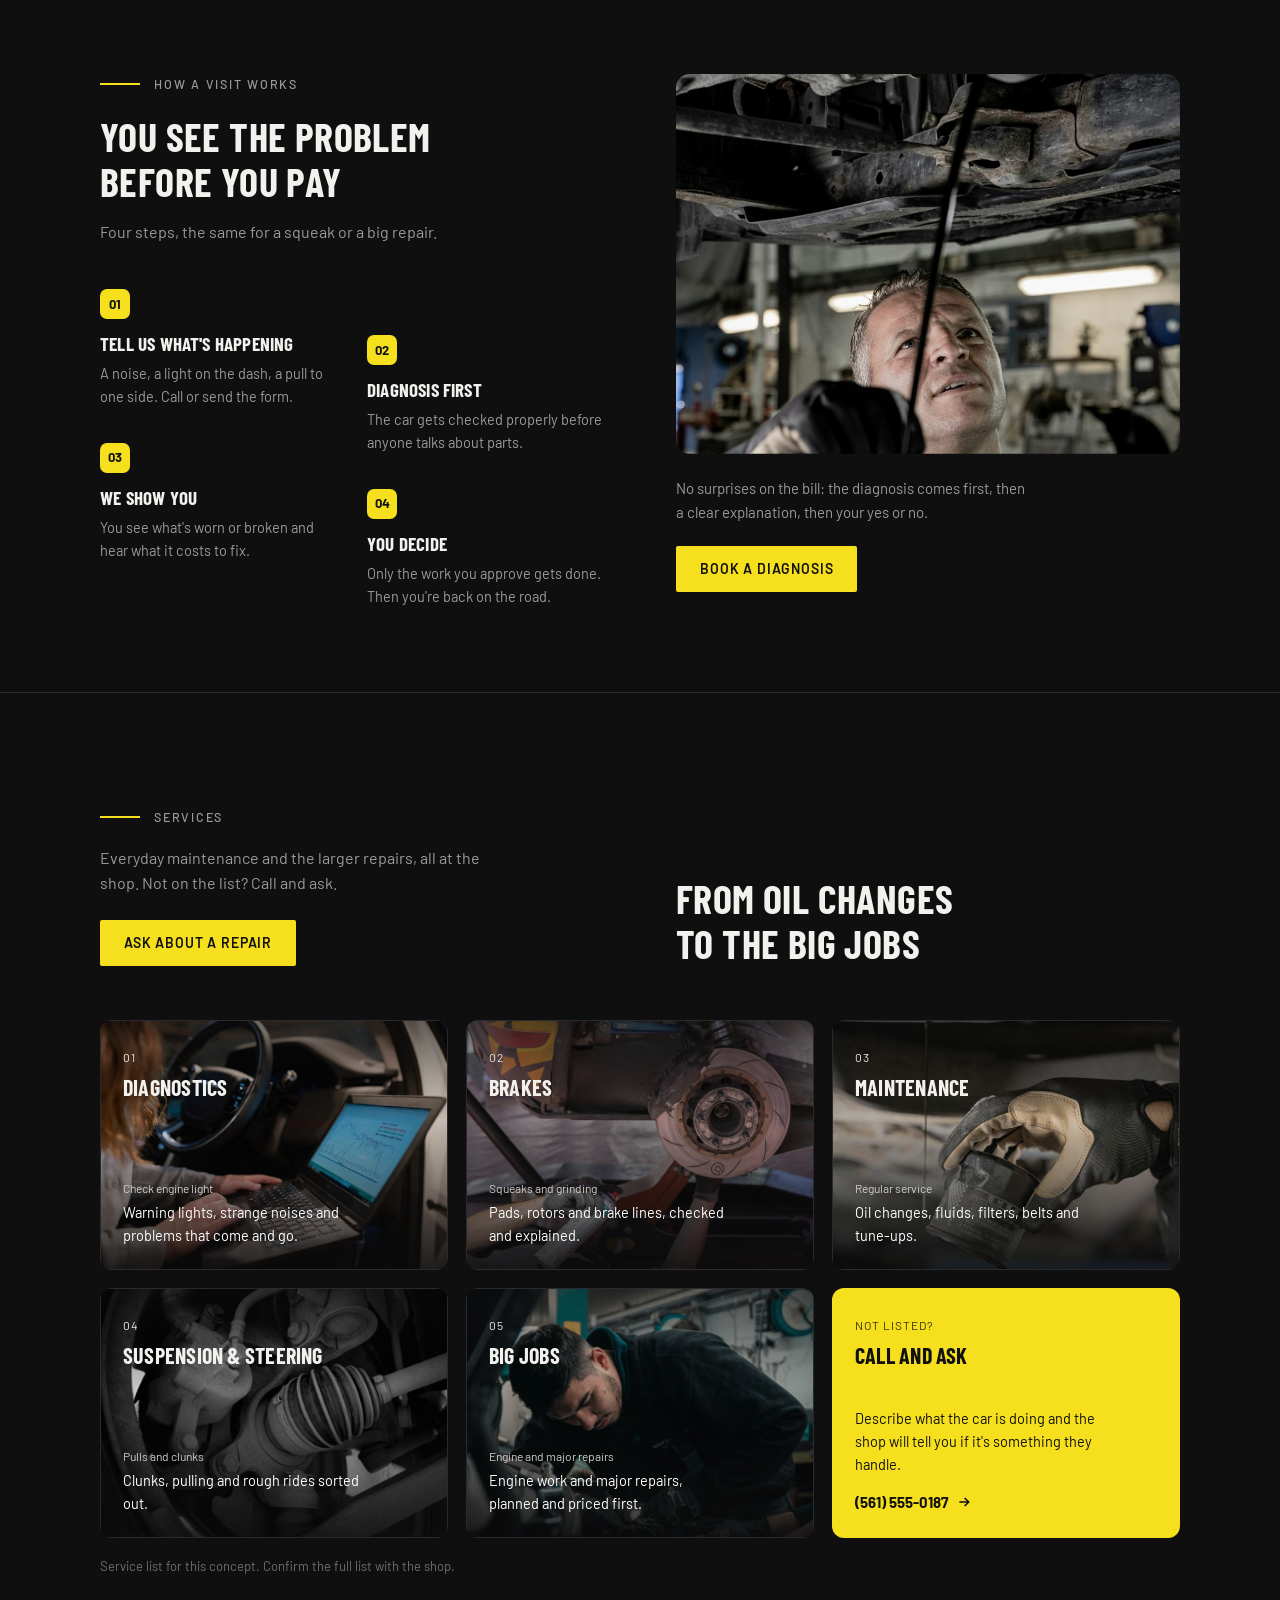
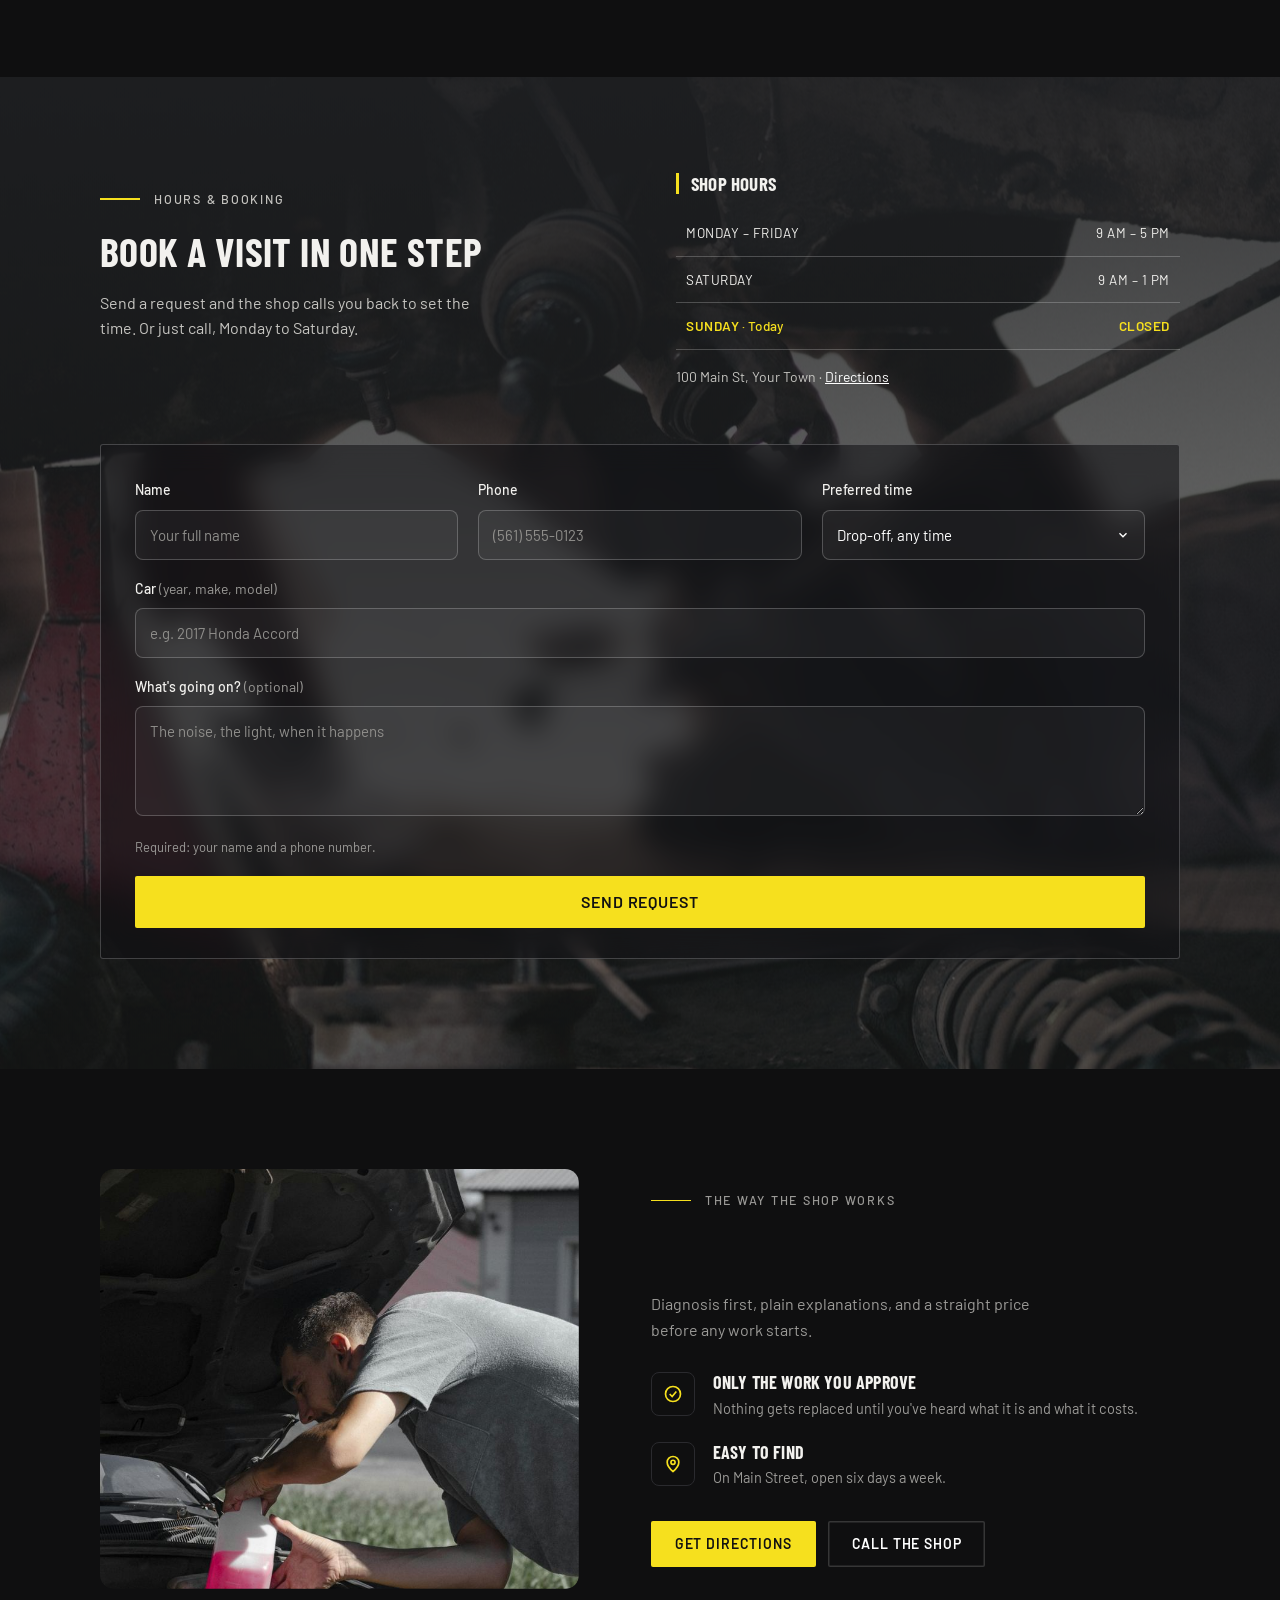
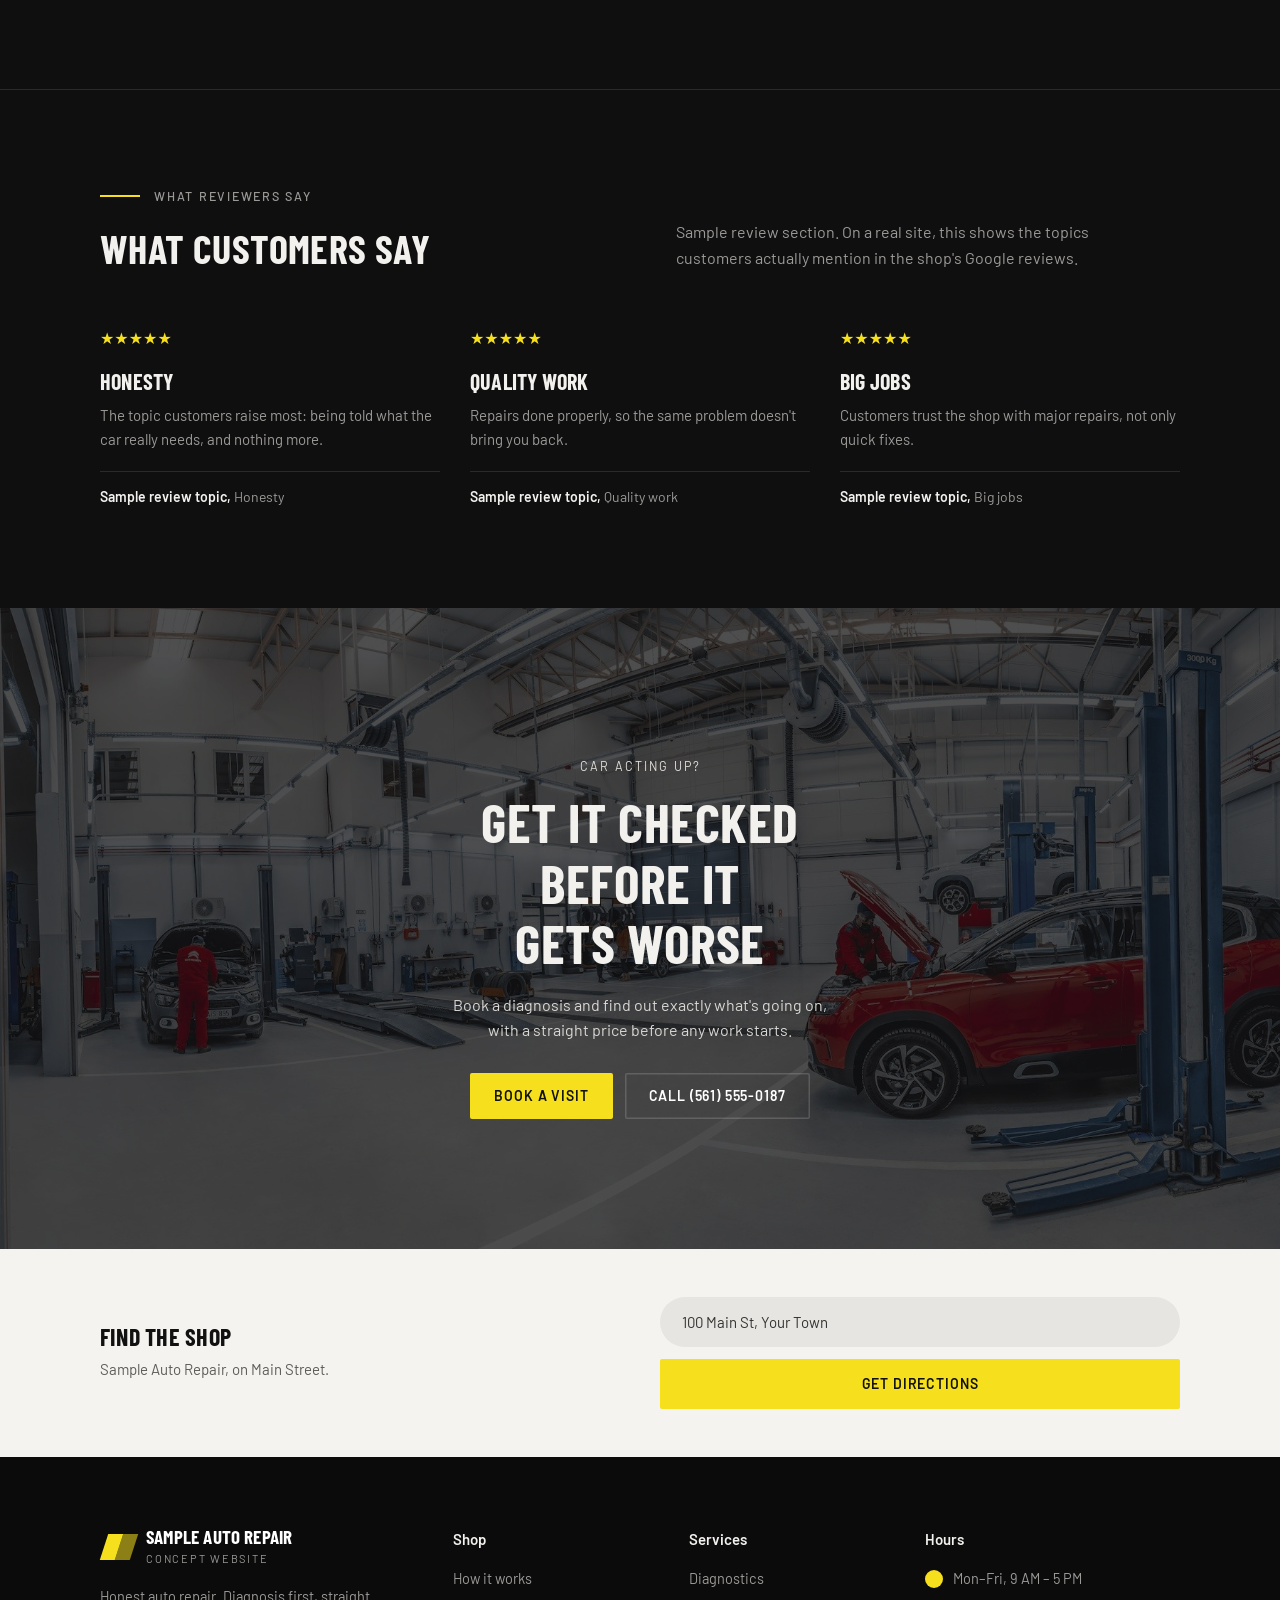
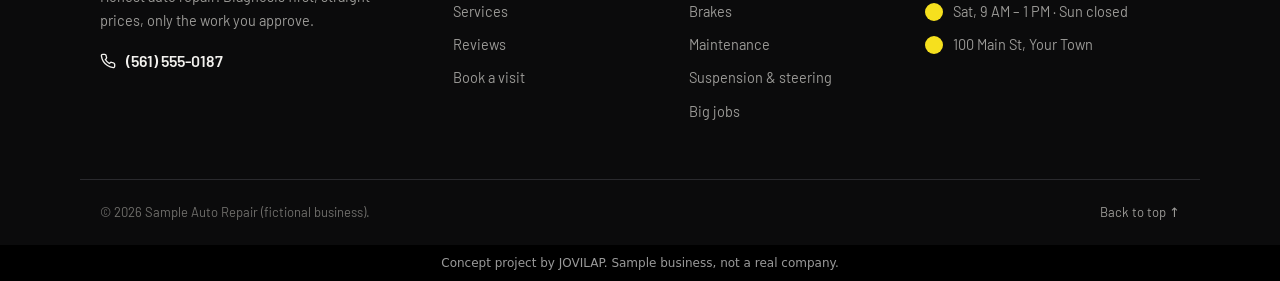
==== commit 88b0e238: "Preview: Victor contact info, header call, mobile menu, call panel, pricing total, sample bars, meta" ====
--- a/samples/auto/index.html
+++ b/samples/auto/index.html
@@ -301,6 +301,7 @@
 <link rel="stylesheet" href="style-motion.css">
 </head>
 <body>
+<div class="jvbar" role="note"><style>.jvbar{position:relative;z-index:9999;display:flex;flex-wrap:wrap;justify-content:center;align-items:center;gap:4px 10px;padding:7px 16px;background:#1E45D3;color:#fff;font:500 13px/1.35 system-ui,-apple-system,"Segoe UI",Arial,sans-serif;text-align:center}.jvbar a{color:#fff;font-weight:700;text-decoration:underline;text-underline-offset:3px;white-space:nowrap}.jvbar a:hover,.jvbar a:focus-visible{color:#FFD466}.jvbar a:focus-visible{outline:2px solid #fff;outline-offset:2px}</style><span>Concept site by JOVILAP. Want one like this?</span><a href="../../#contact">Get a free draft</a></div>
 <script src="style-motion.js"></script>
 <a class="skip" href="#main">Skip to content</a>
 <header class="top" data-header>
